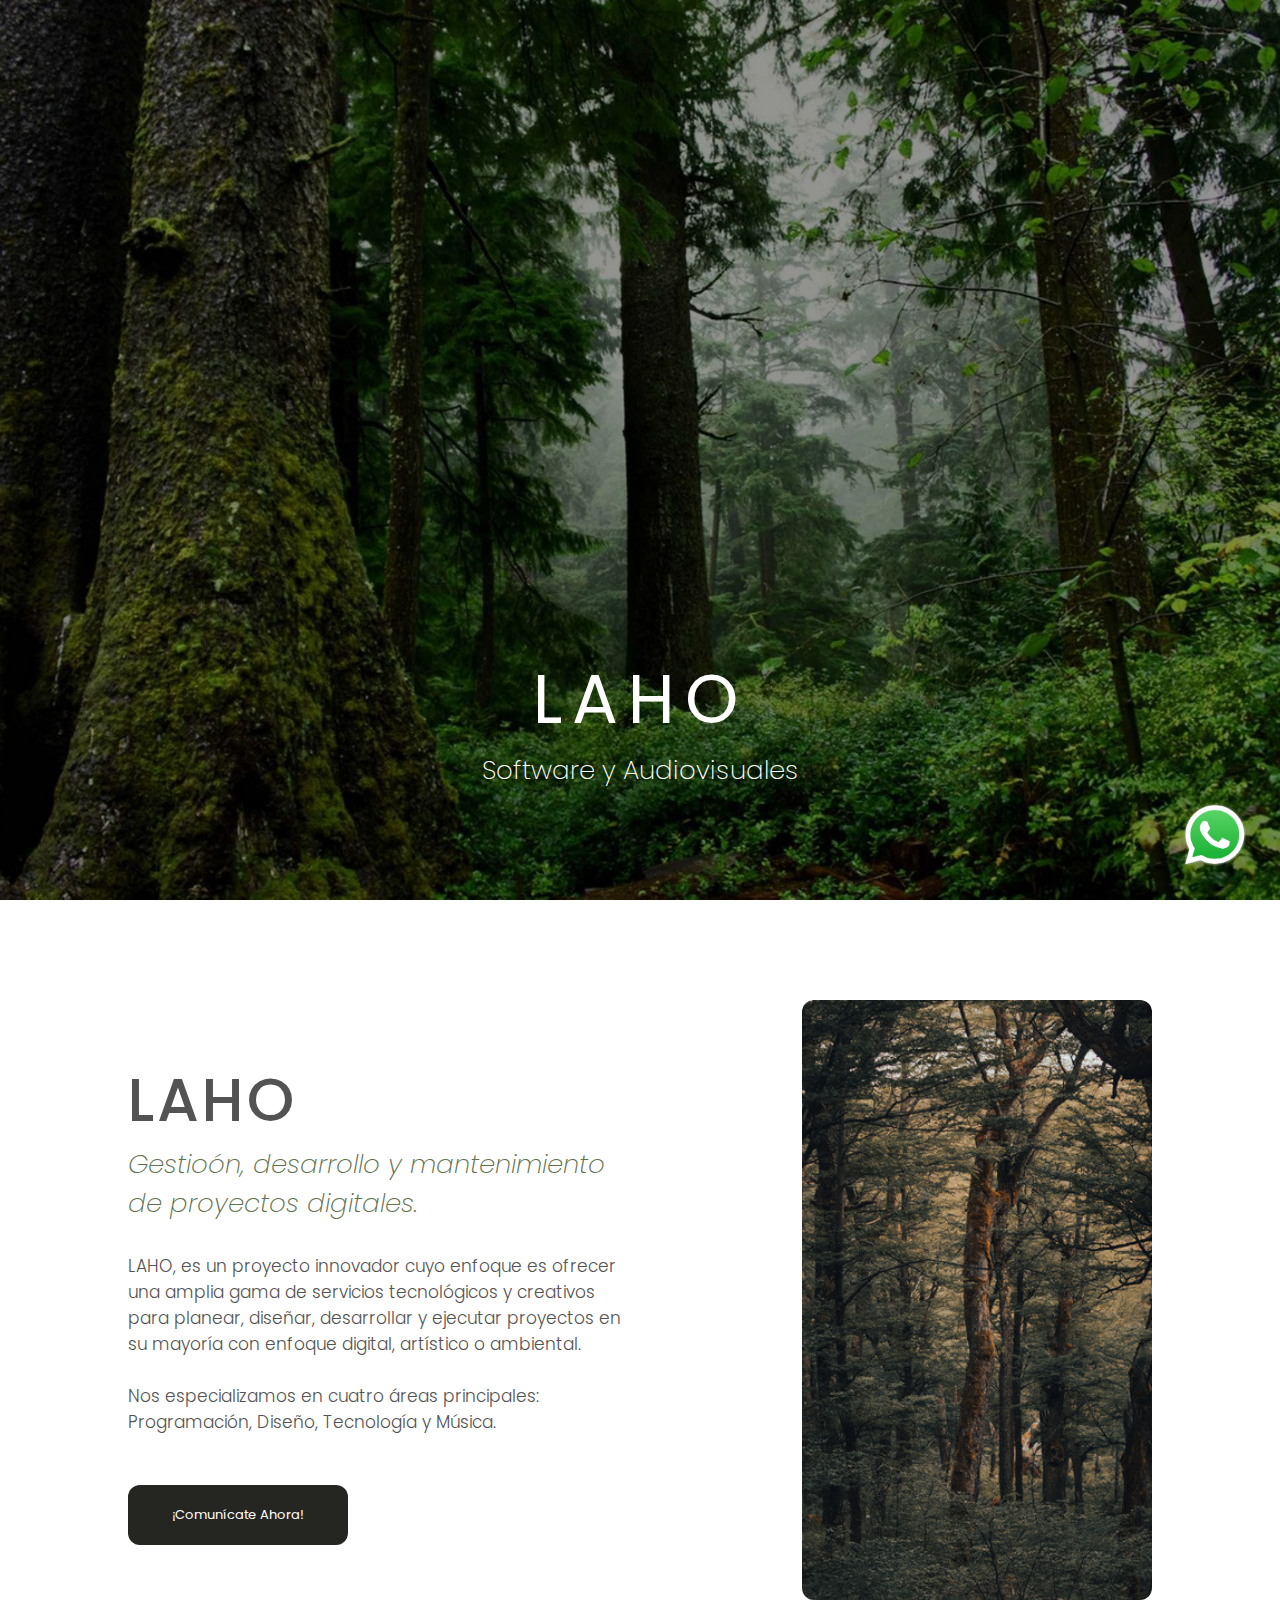
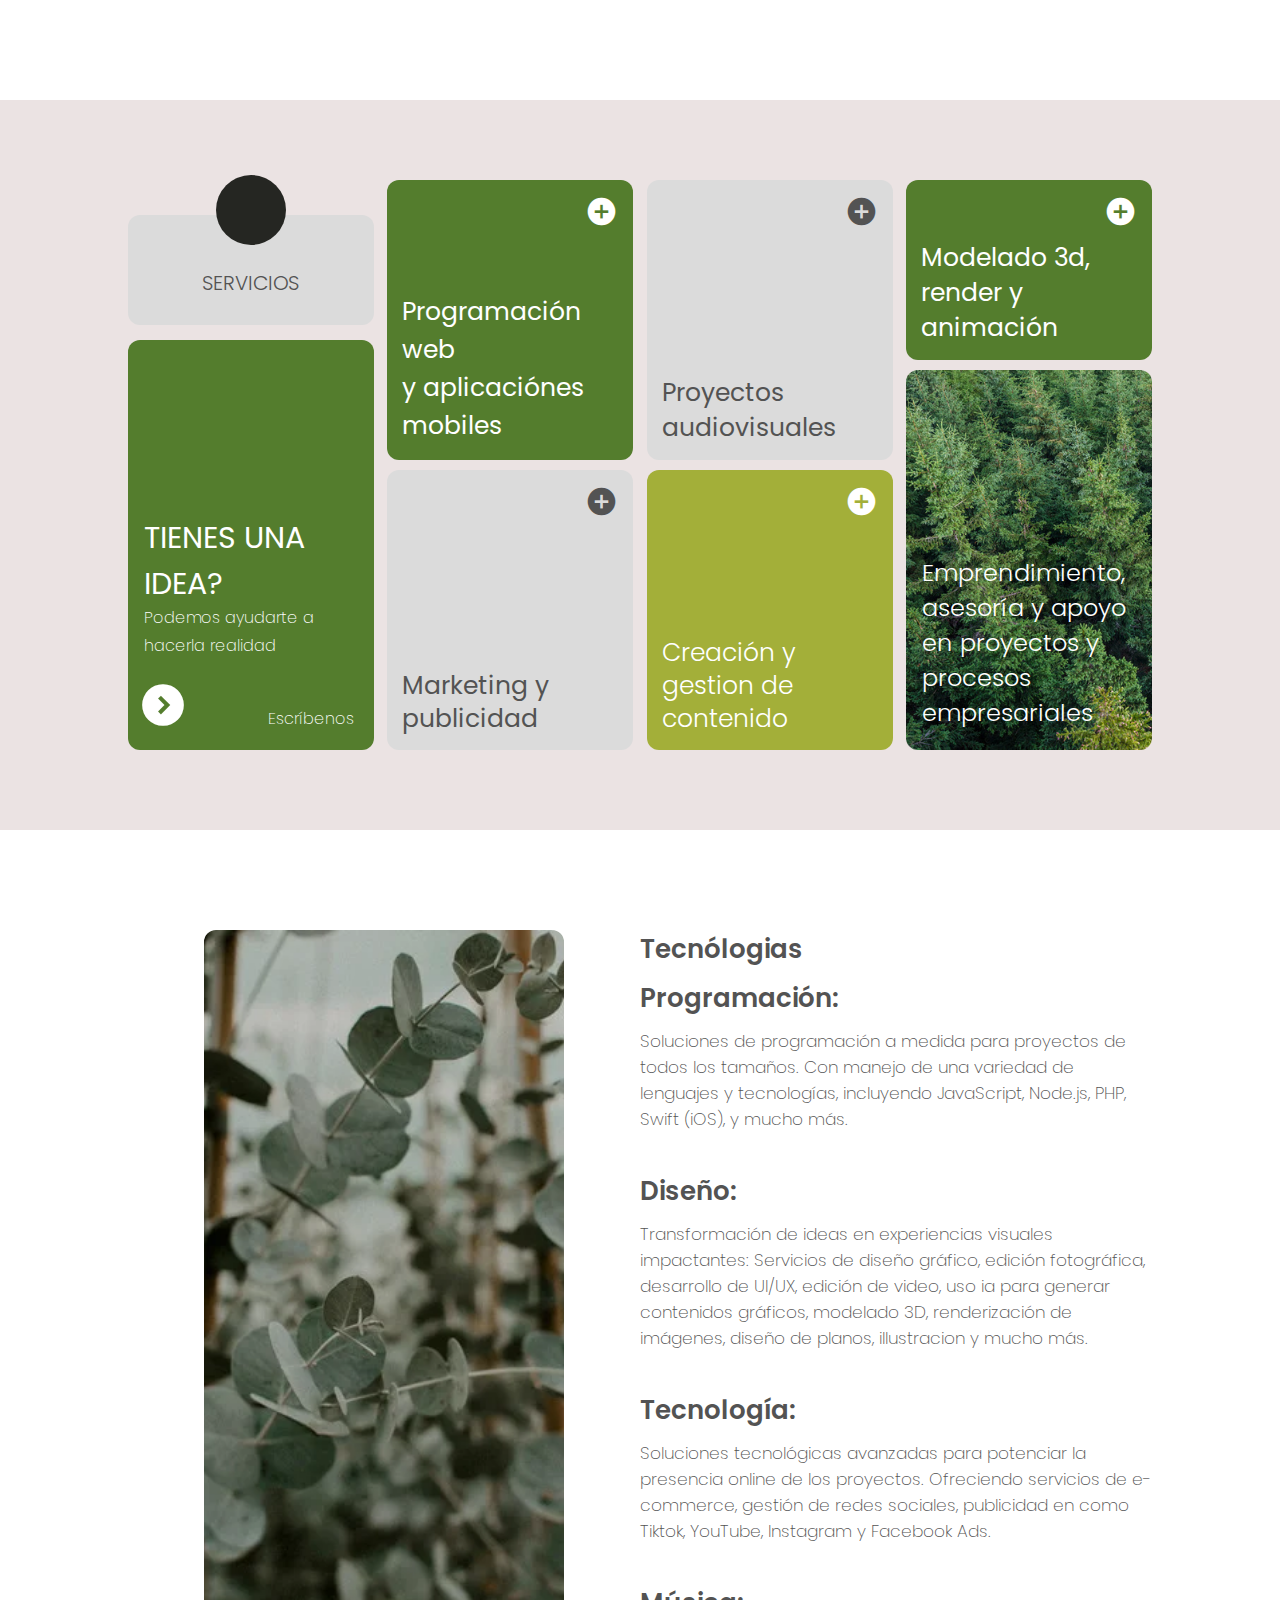
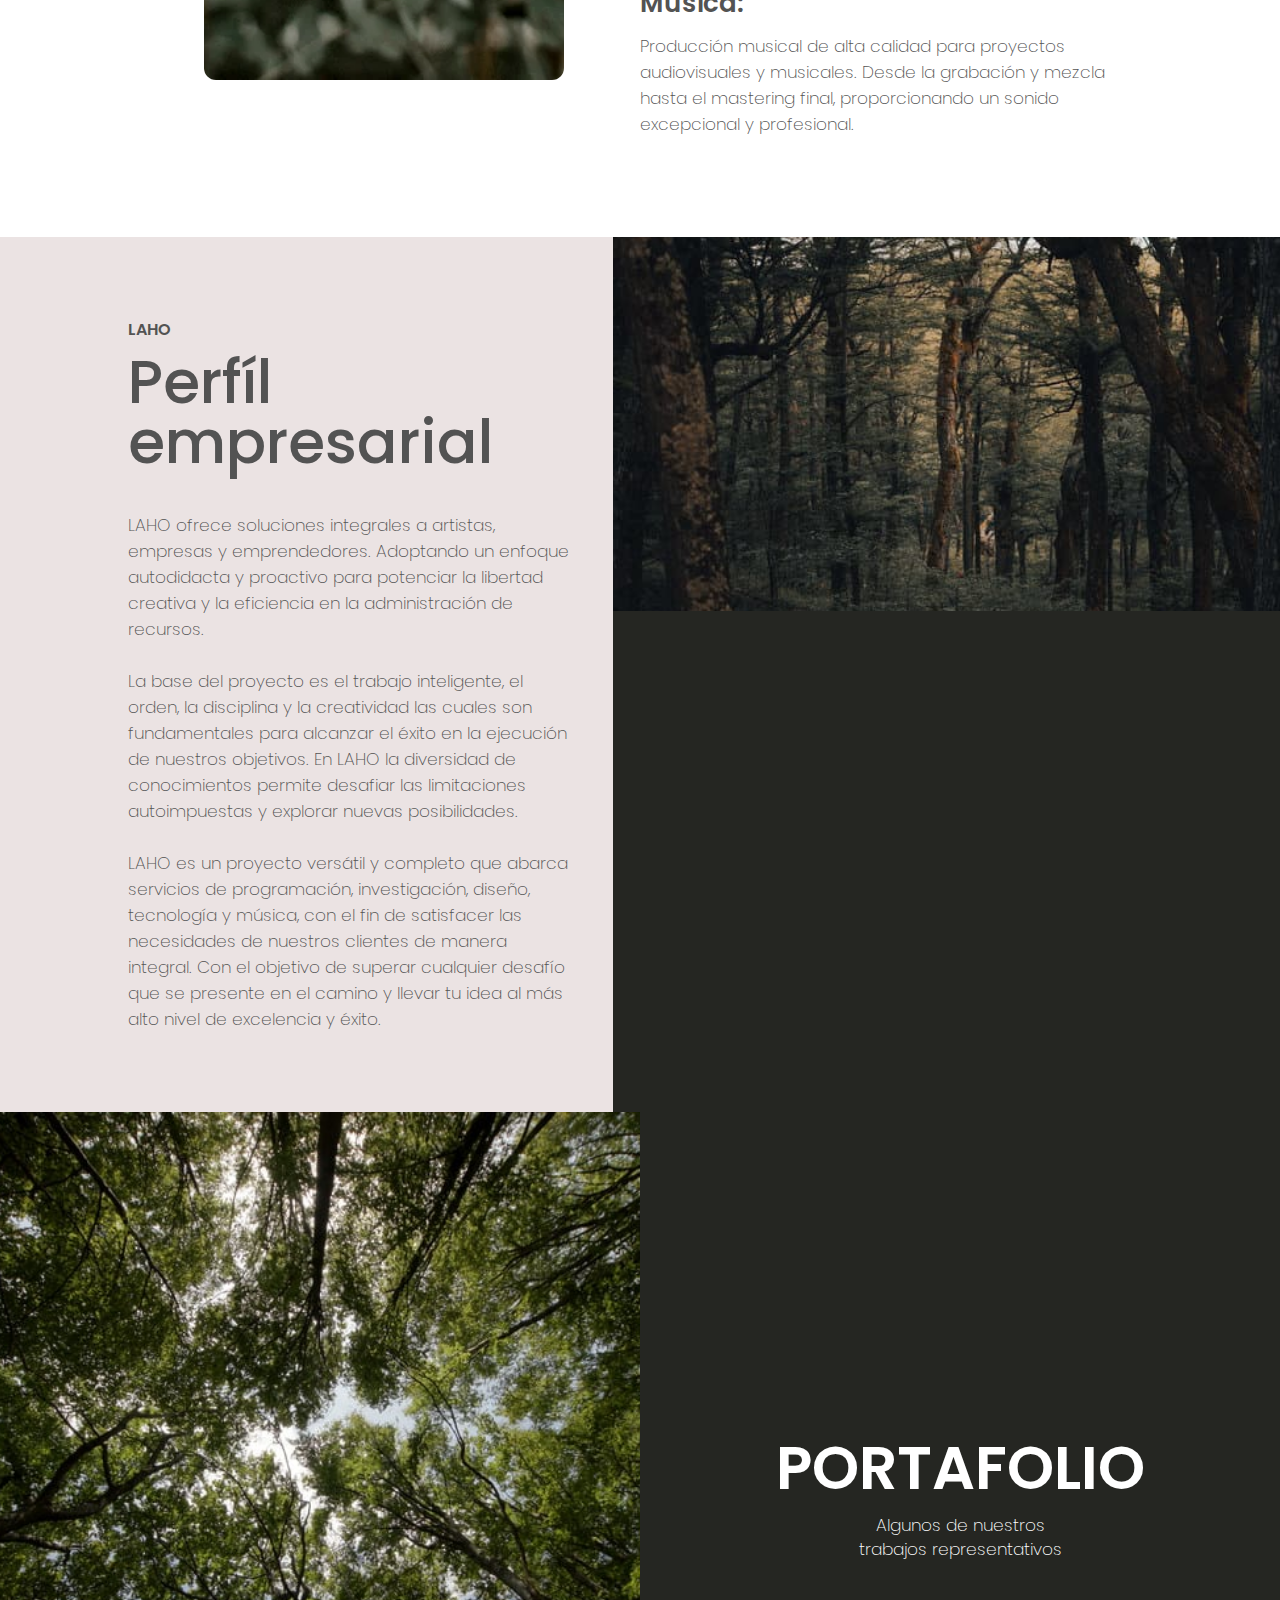
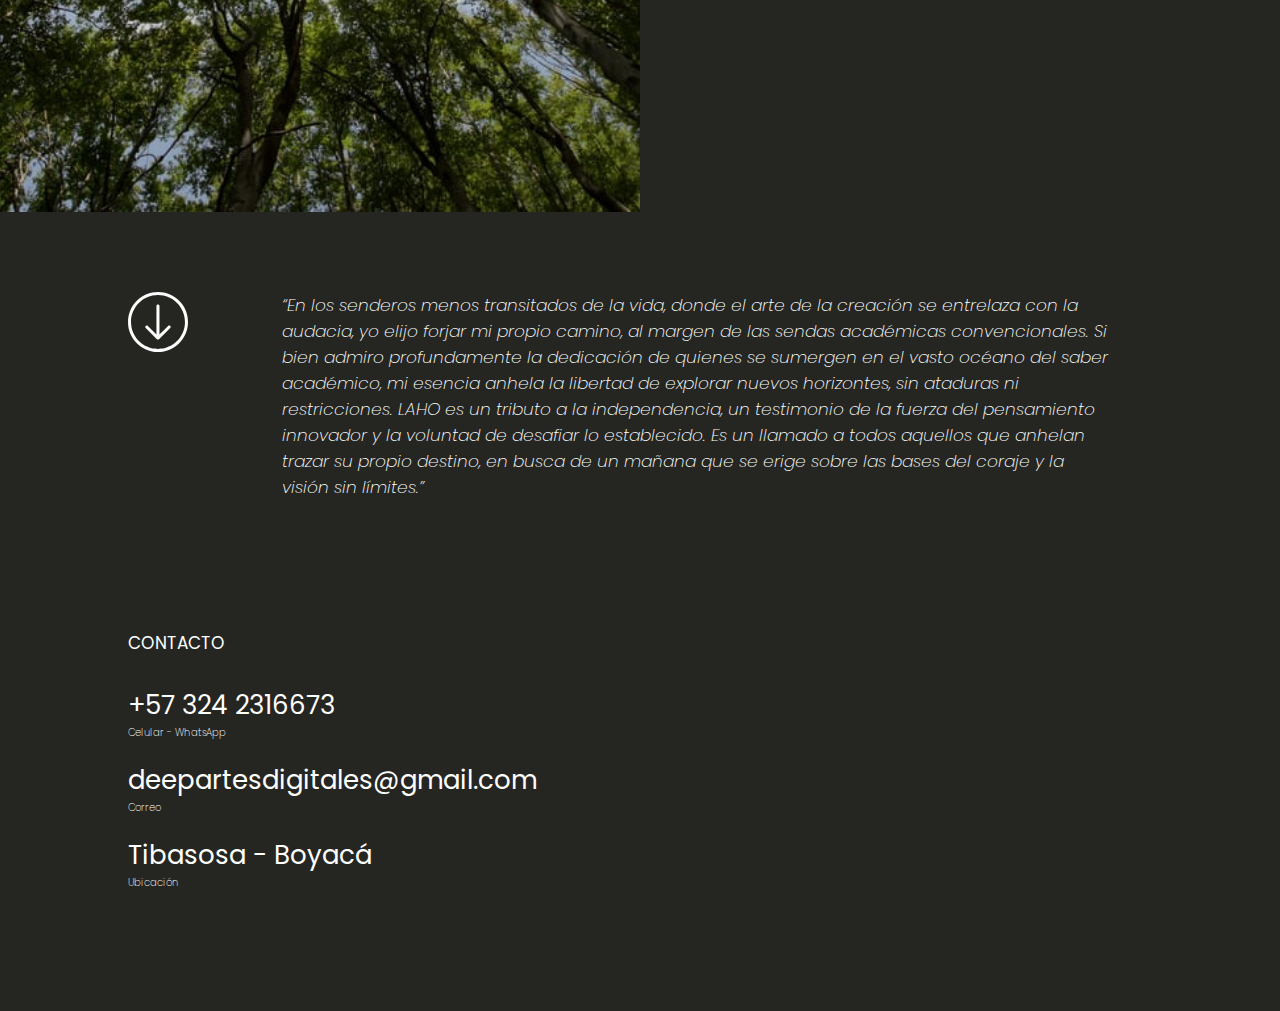
==== index.html @ 6ed7be8a "Add files via upload" ====
<!DOCTYPE html>
<html lang="en">

<head>
    <meta charset="UTF-8">
    <meta name="viewport" content="width=device-width, initial-scale=1.0">
    <link rel="stylesheet" href="assets/css/into.css">
    <title>LAHO</title>
    <link type="image/png" sizes="16x16" rel="icon" href="https://img.icons8.com/officel/16/react.png">
    <!--Google Icons-->
    <link rel="stylesheet"
        href="https://fonts.googleapis.com/css2?family=Material+Symbols+Outlined:opsz,wght,FILL,GRAD@20..48,100..700,0..1,-50..200" />
    <!--Icon-->
    <link type="image/png" sizes="16x16" rel="icon" href="https://img.icons8.com/officel/16/code.png" />
    <!--Google font-->
    <link rel="preconnect" href="https://fonts.googleapis.com">
    <link rel="preconnect" href="https://fonts.gstatic.com" crossorigin>
    <link
        href="https://fonts.googleapis.com/css2?family=DM+Sans:ital,opsz,wght@0,9..40,100..1000;1,9..40,100..1000&family=Poppins:ital,wght@0,100;0,200;0,300;0,400;0,500;0,600;0,700;0,800;0,900;1,100;1,200;1,300;1,400;1,500;1,600;1,700;1,800;1,900&display=swap"
        rel="stylesheet">
</head>

<body style="background: white;">

    <a style="position: fixed; bottom: 30px; right:30px; height: 70px; width: 70px; z-index: 300;" href="https://wa.link/gt3ktj" >
        <img src="assets/img/WhatsApp.svg.png" alt="" style="width: 100%;">
      </a>


    <div id="home">
        <header class="wfull hfull df col header end aic">
            <h1 class="fc1 ff fl fxl title ">LAHO</h1>
            <p class="fc1 ff fl fm" style="padding-bottom: 110px;">Software y Audiovisuales</p>
        </header>

        <section class="df c row wcont pt-100 pb-100 aic">
            <div class="wcol df col">
                <h1 class="fc2 ff fl fx title " style="font-weight: 500; letter-spacing: 3px;">LAHO</h1>
                <p class="fm fc3 ff pt-0 fi">
                    Gestioón, desarrollo y mantenimiento de proyectos digitales.
                </p>
                <p class="fs fc2 ff pt-30 pb-50" style="font-weight: 300;">
                    LAHO, es un proyecto innovador cuyo enfoque es ofrecer una amplia gama de servicios tecnológicos y
                    creativos para planear, diseñar, desarrollar y ejecutar proyectos en su mayoría con enfoque digital,
                    artístico o ambiental. <br><br>

                    Nos especializamos en cuatro áreas principales: Programación, Diseño, Tecnología y Música.
                </p>
                <a href="https://wa.link/gt3ktj" target="_blank" class=" tdn bc1 fc1 df jcc aic bradm pt-20 pb-20 ff fs"
                    style="width: 220px; font-size: 13px;">
                    ¡Comunícate Ahora!
                </a>
            </div>

            <div class="wcol df end">
                <div class="imagenhome bradm"> </div>
            </div>
        </section>

        <div class="servicios wfull pt-80 pb-80" id="servicios">
            <section class="df row c wcont jsb" style="flex-wrap: wrap;">
                <a class="itemserv bc3 bradm df tdn" style=" margin-top: 35px;  height: 110px;">
                    <div class="df col end wfull aic pb-30 fc2 ff fm">
                        <div class="circle bc1"
                            style="width: 70px; height: 70px; margin-bottom: 50px; position: absolute;"></div>
                        <p style="font-weight: 300; font-size: 20px; line-height: 23px;"">SERVICIOS</p>
                </div>
            </a>
            <div onclick=" showService('servicio1');" class="itemserv bc4 bradm df tdn"
                            style=" height: 280px; cursor: pointer;">
                        <div class="df  col wfull jsb fc1 ff fm" style="padding: 15px;">
                            <div class="df row end">
                                <span class="material-symbols-outlined iconoservicios" style="font-size: 33px;">
                                    add_circle
                                </span>
                            </div>
                            <p style="font-weight: 400; font-size: 25px; line-height: 386x;">Programación web <br> y
                                aplicaciónes mobiles</p>
                        </div>
                    </div>
                    <div onclick="showService('servicio2');" class=" itemserv bc3 bradm df tdn "
                        style="  height: 280px;">
                        <div class="df col wfull jsb fc2 ff fm" style="padding: 15px;">
                            <div class="df row end">
                                <span class="material-symbols-outlined iconoservicios" style="font-size: 33px;">
                                    add_circle
                                </span>
                            </div>
                            <p style="font-weight: 400; font-size: 25px; line-height: 35px;">Proyectos <br>
                                audiovisuales</p>
                        </div>
                    </div>
                    <div onclick="showService('servicio3');" class=" itemserv bc4 bradm df tdn "
                        style="  height: 180px;">
                        <div class="df col wfull jsb fc1 ff fm" style="padding: 15px;">
                            <div class="df row end">
                                <span class="material-symbols-outlined iconoservicios" style="font-size: 33px;">
                                    add_circle
                                </span>
                            </div>
                            <p style="font-weight: 400; font-size: 25px; line-height: 35px;">Modelado 3d, render y
                                animación</p>
                        </div>
                    </div>

                    <a href="https://wa.link/gt3ktj" target="_blank" class=" itemserv bc4 bradm df tdn" style=" margin-top: -120px; height: 410px;">
                        <div class="df col end wfull  pb-10 fc1 ff fm">
                            <p style="font-weight: 400; font-size: 30px; padding-left: 16px;">TIENES UNA IDEA?</p>
                            <p
                                style="font-weight: 200; font-size: 16px; line-height: 28px; padding-left: 16px; padding-bottom:20px; margin-top: -3px;">
                                Podemos ayudarte a hacerla realidad</p>
                            <div class="df row jsb wfull aie pb-10">
                                <span class="material-symbols-outlined pl-10" style="font-size: 50px;">
                                    expand_circle_right</span>
                                <p class="pr-20" style="font-weight: 200; font-size: 16px; line-height: 23px;">
                                    Escríbenos</p>
                            </div>
                        </div>
                    </a>
                    <div onclick="showService('servicio4');" class="itemserv bc3 bradm df tdn "
                        style="  height: 280px; margin-top: 10px;">
                        <div class="df col wfull jsb fc2 ff fm" style="padding: 15px;">
                            <div class="df row end">
                                <span class="material-symbols-outlined iconoservicios" style="font-size: 33px;">
                                    add_circle
                                </span>
                            </div>
                            <p style="font-weight: 400; font-size: 25px; line-height: 33px;">Marketing y <br> publicidad
                            </p>
                        </div>
                    </div>
                    <div onclick="showService('servicio5');" class="itemserv bc3 bradm df tdn "
                        style=" height: 280px; margin-top: 10px; background-color: #A3AF39;">
                        <div class="df col wfull jsb fc1 ff fm" style="padding: 15px;">
                            <div class="df row end">
                                <span class="material-symbols-outlined iconoservicios" style="font-size: 33px;">
                                    add_circle
                                </span>
                            </div>
                            <p style="font-weight: 300; font-size: 25px; line-height: 33px;">Creación y gestion de
                                contenido </p>
                        </div>
                    </div>
                    <a class="itemserv bc4 bradm df tdn"
                        style=" margin-top: -90px; height: 380px; background-image: url(assets/img/2.jpg); background-size: cover;">
                        <div class="df col end wfull aic pb-10 fc1 ff fm">
                            <p
                                style="font-weight: 300; font-size: 24px; line-height: 35px; padding-left: 16px; padding-bottom: 10px;">
                                Emprendimiento, asesoría y apoyo en proyectos y procesos empresariales</p>
                        </div>
                    </a>
            </section>
        </div>

        <div class="serviciosMobile wfull pb-80">
            <section class="df col c wcont">
                <a class="itemservMobile bc3 bradm df tdn" style=" margin-top: 35px;  height: 110px;">
                    <div class="df col end wfull aic pb-30 fc2 ff fm">
                        <div class="circle bc1"
                            style="width: 70px; height: 70px; margin-bottom: 50px; position: absolute;"></div>
                        <p style="font-weight: 300; font-size: 20px; line-height: 23px;">SERVICIOS</p>
                    </div>
                </a>
                <a href="" class="itemservMobile bc4 bradm df tdn " style=" height: 280px;">
                    <div class="df  col wfull jsb fc1 ff fm" style="padding: 15px;">
                        <div class="df wfull end">
                            <span class="material-symbols-outlined iconoservicios" style="font-size: 33px;">
                                add_circle
                            </span>
                        </div>
                        <p style="font-weight: 400; font-size: 33px; line-height: 39px;">Programación web <br> y
                            aplicaciónes mobiles</p>
                    </div>
                </a>
                <a href="" class=" itemservMobile bc3 bradm df tdn " style="  height: 280px;">
                    <div class="df col wfull jsb fc2 ff fm" style="padding: 15px;">
                        <div class="df  end">
                            <span class="material-symbols-outlined iconoservicios" style="font-size: 33px;">
                                add_circle
                            </span>
                        </div>
                        <p style="font-weight: 400; font-size: 33px; line-height: 39px;">Proyectos <br> audiovisuales
                        </p>
                    </div>
                </a>
                <a href="" class=" itemservMobile bc4 bradm df tdn " style="  height: 280px;">
                    <div class="df col wfull jsb fc1 ff fm" style="padding: 15px;">
                        <div class="df  end">
                            <span class="material-symbols-outlined iconoservicios" style="font-size: 33px;">
                                add_circle
                            </span>
                        </div>
                        <p style="font-weight: 400; font-size: 33px; line-height: 39px;">Modelado 3d, render y animación
                        </p>
                    </div>
                </a>

                <a href="" class=" itemservMobile bc4 bradm df tdn" style=" height: 510px;">
                    <div class="df col end wfull  pb-10 fc1 ff fm">
                        <p style="font-weight: 400; font-size: 50px; padding-left: 16px; line-height: 50px;">TIENES UNA
                            IDEA?</p>
                        <p
                            style="font-weight: 200; font-size: 16px; line-height: 18px; padding-left: 16px; padding-bottom:50px; margin-top: 18px;">
                            Podemos ayudarte a hacerla realidad</p>
                        <div class="df jsb wfull aie pb-80">
                            <span class="material-symbols-outlined pl-30" style="font-size: 50px;">
                                expand_circle_right</span>
                            <p class="pr-20" style="font-weight: 200; font-size: 16px; line-height: 23px;">Escríbenos
                            </p>
                        </div>
                    </div>
                </a>
                <a href="" class="itemservMobile bc3 bradm df tdn " style="  height: 280px; margin-top: 30px;">
                    <div class="df col wfull jsb fc2 ff fm" style="padding: 15px;">
                        <div class="df  end">
                            <span class="material-symbols-outlined iconoservicios" style="font-size: 33px;">
                                add_circle
                            </span>
                        </div>
                        <p style="font-weight: 400; font-size: 35px; line-height: 49px;">Marketing y <br> publicidad
                        </p>
                    </div>
                </a>
                <a href="" class="itemservMobile bc3 bradm df tdn "
                    style=" height: 280px; margin-top: 30px; background-color: #A3AF39;">
                    <div class="df col wfull jsb fc1 ff fm" style="padding: 15px;">
                        <div class="df  end">
                            <span class="material-symbols-outlined iconoservicios" style="font-size: 33px;">
                                add_circle
                            </span>
                        </div>
                        <p style="font-weight: 300; font-size: 35px; line-height: 49px;">Creación y gestión de contenido
                        </p>
                    </div>
                </a>
                <a href="" class="itemservMobile bc4 bradm df tdn"
                    style=" height: 480px; background-image: url(assets/img/2.jpg); background-size: cover;">
                    <div class="df col end wfull aic pb-10 fc1 ff fm">
                        <p
                            style="font-weight: 300; font-size: 30px; line-height: 49px; padding-left: 16px; padding-bottom: 10px;">
                            Emprendimiento, asesoría y apoyo en proyectos y procesos empresariales</p>
                    </div>
                </a>
            </section>
        </div>

        <section class="df wcont c row pt-100 pb-100 jsb">
            <div class="wcol col df aic">
                <div class="tecnologiasimg bradm"></div>
            </div>
            <div class="wcol col df">
                <p class="ff fc2 fm pb-10" style="font-weight: 600;">Tecnólogias</p>
                <p class="ff fc2 fm pb-10" style="font-weight: 600;">Programación:</p>
                <p class="ff fc2 fs">Soluciones de programación a medida para proyectos de todos los tamaños. Con manejo
                    de una variedad de lenguajes y tecnologías, incluyendo JavaScript, Node.js, PHP, Swift (iOS), y
                    mucho más.</p>

                <p class="ff fc2 fm pb-10 pt-40" style="font-weight: 600;">Diseño:</p>
                <p class="ff fc2 fs">Transformación de ideas en experiencias visuales impactantes: Servicios de diseño
                    gráfico, edición fotográfica, desarrollo de UI/UX, edición de video, uso ia para generar contenidos
                    gráficos, modelado 3D, renderización de imágenes, diseño de planos, illustracion y mucho más.</p>

                <p class="ff fc2 fm pb-10 pt-40" style="font-weight: 600;">Tecnología:</p>
                <p class="ff fc2 fs">Soluciones tecnológicas avanzadas para potenciar la presencia online de los
                    proyectos. Ofreciendo servicios de e-commerce, gestión de redes sociales, publicidad en como Tiktok,
                    YouTube, Instagram y Facebook Ads.</p>

                <p class="ff fc2 fm pb-10 pt-40" style="font-weight: 600;">Música:</p>
                <p class="ff fc2 fs">Producción musical de alta calidad para proyectos audiovisuales y musicales. Desde
                    la grabación y mezcla hasta el mastering final, proporcionando un sonido excepcional y profesional.
                </p>
            </div>
        </section>

        <section class="df wfull c row  jsb perfil">

            <div class=" col df infoperfil pt-80 pb-80 pl-100 jcc">
                <p class="ff fc2 titleTec pb-10" style="font-weight: 600;">LAHO</p>
                <p class="ff fc2 fx pb-40" style="font-weight: 500; line-height: 60px;">Perfíl <br>
                    empresarial</p>
                <p class="ff fc2 fs pr-40">LAHO ofrece soluciones integrales a artistas, empresas y emprendedores.
                    Adoptando un enfoque autodidacta y proactivo para potenciar la libertad creativa y la eficiencia en
                    la administración de recursos. <br><br>

                    La base del proyecto es el trabajo inteligente, el orden, la disciplina y la creatividad las cuales
                    son fundamentales para alcanzar el éxito en la ejecución de nuestros objetivos. En LAHO la
                    diversidad de conocimientos permite desafiar las limitaciones autoimpuestas y explorar nuevas
                    posibilidades. <br><br>

                    LAHO es un proyecto versátil y completo que abarca servicios de programación, investigación, diseño,
                    tecnología y música, con el fin de satisfacer las necesidades de nuestros clientes de manera
                    integral. Con el objetivo de superar cualquier desafío que se presente en el camino y llevar tu idea
                    al más alto nivel de excelencia y éxito.</p>
            </div>

            <div class="imagenperfil col df bc1">
                <div class="perfilimg1 wfull"></div>
                <div class="perfilimg2 wfull"></div>
            </div>
        </section>

        <section class="df wfull c row  jsb bc1">

            <div class="wcol imgportafolio">

            </div>

            <div class="wcol col df pt-80 pb-80 aic jcc">
                <a href="portafolio.html" class="ff fc1 titleTec tdn pt-60 portafoliotext"
                    style="font-weight: 600;">PORTAFOLIO</a>
                <p class="ff fc1 tac fs " style=" line-height: 24px;">
                    Algunos de nuestros <br> trabajos representativos
                </p>
            </div>

        </section>

        <div class="bc1 wfull">
            <section class="wcont c pt-80 df row jsb pb-50">
                <div style="width: 15%;" class="logofooter">
                    <img src="assets/img/logo.svg" alt="" style="height: 60px; width: 60px;">
                </div>
                <div class="frasefooter">
                    <p class="ff fc1 fs pr-40 fi">
                        “En los senderos menos transitados de la vida, donde el arte de la creación se entrelaza con la
                        audacia, yo elijo forjar mi propio camino, al margen de las sendas académicas convencionales. Si
                        bien admiro profundamente la dedicación de quienes se sumergen en el vasto océano del saber
                        académico, mi esencia anhela la libertad de explorar nuevos horizontes, sin ataduras ni
                        restricciones. LAHO es un tributo a la independencia, un testimonio de la fuerza del pensamiento
                        innovador y la voluntad de desafiar lo establecido. Es un llamado a todos aquellos que anhelan
                        trazar su propio destino, en busca de un mañana que se erige sobre las bases del coraje y la
                        visión sin límites.”
                    </p>
                </div>
            </section>
        </div>

        <footer class="bc1 pt-80 pb-120">
            <div class="wcont c df row">
                <div class="df col contactosdiv">
                    <h3 class="ff fc1 fs" style="font-weight: 400;">CONTACTO</h3>
                    <a class="ff fc1 fm pt-30">+57 324 2316673</a>
                    <p class="ff fc1" style="font-size: 10px;">Celular - WhatsApp</p>
                    <a class="ff fc1 fm pt-20">deepartesdigitales@gmail.com</a>
                    <p class="ff fc1" style="font-size: 10px;">Correo</p>
                    <a class="ff fc1 fm pt-20">Tibasosa - Boyacá</a>
                    <p class="ff fc1" style="font-size: 10px;">Ubicación</p>
                </div>
            </div>
        </footer>

    </div>

    <div id="servicio1" class="hide">
        <div onclick="hideService('servicio1')" class="df fix" style="padding-top: 30px; padding-left: 30px;">
            <span class="material-symbols-outlined atras fc2" style="font-size: 40px;">
                arrow_circle_left
            </span>
        </div>
        <section class="df wfull c row  jsb sectionserivicio">

            <div class=" col df infoperfil pt-30  pl-100 jcc">
                <p class="ff fc2 titleTec pb-10" style="font-weight: 600;">LAHO</p>
                <p class="ff fc2 fx pb-20" style="font-weight: 500; line-height: 70px;">Programación <br> web </p>
            </div>

            <div class="imagenserviciointerno col df bc1">
                <div class="imagenserviciointerno1 wfull"></div>
            </div>
        </section>

        <section class="wfull df  pt-80 pb-80">
            <div class="wcont c df jsb row">
                <div class="df col experienciaDiv">
                    <h3 class="ff fm " style="font-weight: 300;">Experiencia</h3>

                    <p class="ff fc2 fm pt-40" style="font-weight: 500;">EventList</p>
                    <p class="ff fc2 fs ">Desarrollo completo de la plataforma</p>
                    <p class="ff fc2 fs">Plataforma publicada en: <a href="eventlist.com.co" class="tdn fc2"
                            style="font-weight: 500;">eventlist.com</a></p>

                    <p class="ff fc2 fm pt-40" style="font-weight: 500;">Arcaviva</p>
                    <p class="ff fc2 fs ">Desarrollo completo de la plataforma y de identidad corporativa</p>
                    <p class="ff fc2 fs">Plataforma publicada en: <a href="arcavivaconfecciones.com" class="tdn fc2"
                            style="font-weight: 500;">arcavivaconfecciones.com</a></p>

                    <p class="ff fc2 fm pt-40" style="font-weight: 500;">CIAL</p>
                    <p class="ff fc2 fs ">Desarrollo landing page y de identidad corporativa</p>
                    <p class="ff fc2 fs">Plataforma publicada en: <a href="cial.com" class="tdn fc2"
                            style="font-weight: 500;">cial.com</a></p>

                    <p class="ff fc2 fm pt-40" style="font-weight: 500;">GRANT</p>
                    <p class="ff fc2 fs ">Desarrollo de la plataforma en wordpress e identidad corporativa</p>
                    <p class="ff fc2 fs pb-60">Plataforma publicada en: <a href="grantayudasuniversitarias.com"
                            class="tdn fc2" style="font-weight: 500;">grant.com</a></p>

                </div>

                <div class="df col herramientasDiv">
                    <h3 class="ff fm " style="font-weight: 300;">Herramientas:</h3>

                    <p class="ff fc2 fs ">En LAHO manejamos diferentes herramientas y tecnologías web, entre las cuales
                        se encuentran:</p>

                    <div class="df itemherramientas aic pt-20">
                        <span class="material-symbols-outlined pr-10">deployed_code</span>
                        <p class="ff fc2 fs "> HTML</p>
                    </div>
                    <div class="df itemherramientas aic pt-10">
                        <span class="material-symbols-outlined pr-10">deployed_code</span>
                        <p class="ff fc2 fs "> CSS</p>
                    </div>
                    <div class="df itemherramientas aic pt-10">
                        <span class="material-symbols-outlined pr-10">deployed_code</span>
                        <p class="ff fc2 fs "> Vanilla JavaScript </p>
                    </div>
                    <div class="df itemherramientas aic pt-10">
                        <span class="material-symbols-outlined pr-10">deployed_code</span>
                        <p class="ff fc2 fs "> React</p>
                    </div>
                    <div class="df itemherramientas aic pt-10">
                        <span class="material-symbols-outlined pr-10">deployed_code</span>
                        <p class="ff fc2 fs "> Vue</p>
                    </div>
                    <div class="df itemherramientas aic pt-10">
                        <span class="material-symbols-outlined pr-10">deployed_code</span>
                        <p class="ff fc2 fs "> PHP</p>
                    </div>
                    <div class="df itemherramientas aic pt-10">
                        <span class="material-symbols-outlined pr-10">deployed_code</span>
                        <p class="ff fc2 fs "> Wordpress</p>
                    </div>
                    <div class="df itemherramientas aic pt-10">
                        <span class="material-symbols-outlined pr-10">deployed_code</span>
                        <p class="ff fc2 fs "> Inteligencia artificial</p>
                    </div>
                    <div class="df itemherramientas aic pt-10">
                        <span class="material-symbols-outlined pr-10">deployed_code</span>
                        <p class="ff fc2 fs "> Flutter </p>
                    </div>
                    <div class="df itemherramientas aic pt-10">
                        <span class="material-symbols-outlined pr-10">deployed_code</span>
                        <p class="ff fc2 fs "> MySql</p>
                    </div>
                    <div class="df itemherramientas aic pt-10 pb-40">
                        <span class="material-symbols-outlined pr-10">deployed_code</span>
                        <p class="ff fc2 fs "> Node JS</p>
                    </div>
                </div>

                <div class="herramientasTiempo df col end">
                    <h3 class="ff fm " style="font-weight: 300;">En LAHO:</h3>
                    <p class="ff fc2 fs pb-50">Se desarrollan soluciones y se brindan productos para proyectos y
                        empresas poniendo sus ideas en linea con plataformas dinámicas, eficientes y atractivas que se
                        adapten a cada necesidad o presupuesto.</p>
                </div>
            </div>
        </section>

        <section class="df wfull c row  jsb sectionserivicio">

            <div class="imagenserviciointerno col df bc1">
                <div class="imagenserviciointerno1 wfull"></div>
            </div>

            <div class=" col df infoperfil pt-30  pl-100 jcc">
                <p class="ff fc2 titleTec pb-10" style="font-weight: 600;">LAHO</p>
                <p class="ff fc2 fx pb-20" style="font-weight: 500; line-height: 70px;">Aplicaciónes <br> mobiles </p>
            </div>
        </section>

        <section class="wfull df  pt-80 pb-80">
            <div class="wcont c Experiencia">
                <div class="df col experienciaDiv">
                    <h3 class="ff fm " style="font-weight: 300;">Experiencia</h3>

                    <p class="ff fc2 fm pt-40" style="font-weight: 500;">EventList</p>
                    <p class="ff fc2 fs ">Desarrollo completo de la aplicación</p>
                    <p class="ff fc2 fs">Aplicación publicada en: <a href="eventlist.com.co" class="tdn fc2"
                            style="font-weight: 500;">PlayStore</a></p>

                    <p class="ff fc2 fm pt-40" style="font-weight: 500;">EventList Afiliados</p>
                    <p class="ff fc2 fs ">Aplicación para afiliados de la plataforma Eventlist</p>
                    <p class="ff fc2 fs pb-40">Aplicación publicada en: <a href="arcavivaconfecciones.com"
                            class="tdn fc2" style="font-weight: 500;">PlayStore</a></p>

                </div>

                <div class="df col herramientasDiv">
                    <h3 class="ff fm " style="font-weight: 300;">Herramientas:</h3>

                    <p class="ff fc2 fs ">En LAHO manejamos diferentes herramientas y tecnologías web, entre las cuales
                        se encuentran:</p>

                    <div class="df itemherramientas aic pt-20">
                        <span class="material-symbols-outlined pr-10">deployed_code</span>
                        <p class="ff fc2 fs "> Flutter</p>
                    </div>
                    <div class="df itemherramientas aic pt-10">
                        <span class="material-symbols-outlined pr-10">deployed_code</span>
                        <p class="ff fc2 fs "> Kotlin</p>
                    </div>
                    <div class="df itemherramientas aic pt-10">
                        <span class="material-symbols-outlined pr-10">deployed_code</span>
                        <p class="ff fc2 fs "> Swift </p>
                    </div>
                    <div class="df itemherramientas aic pt-10">
                        <span class="material-symbols-outlined pr-10">deployed_code</span>
                        <p class="ff fc2 fs "> Firebase</p>
                    </div>
                    <div class="df itemherramientas aic pt-10">
                        <span class="material-symbols-outlined pr-10">deployed_code</span>
                        <p class="ff fc2 fs "> JavaScript</p>
                    </div>
                    <div class="df itemherramientas aic pt-10">
                        <span class="material-symbols-outlined pr-10">deployed_code</span>
                        <p class="ff fc2 fs "> Java</p>
                    </div>
                    <div class="df itemherramientas aic pt-10">
                        <span class="material-symbols-outlined pr-10">deployed_code</span>
                        <p class="ff fc2 fs "> React Native</p>
                    </div>
                    <div class="df itemherramientas aic pt-10 pb-60">
                        <span class="material-symbols-outlined pr-10">deployed_code</span>
                        <p class="ff fc2 fs "> Inteligencia artificial</p>
                    </div>
                </div>

                <div class="herramientasTiempo df col end">
                    <h3 class="ff fm " style="font-weight: 300;">En LAHO:</h3>
                    <p class="ff fc2 fs pb-50">Desarrollamos aplicaciones de manera eficiente y de forma dinámica adaptando el presupuesto a las técnicas y tecnologías de cada proyecto, realizando un estudio de que es o realmente necesario.</p>
                </div>
            </div>
        </section>

        <section class="df wfull c row  jsb bc1">

            <div class="wcol col df pt-80 pb-80 aic jcc">
                <a href="" class="ff fc1 titleTec tdn pt-60 portafoliotext" style="font-weight: 600;">PORTAFOLIO</a>
                <p class="ff fc1 tac fs " style=" line-height: 24px;">
                    Algunos de nuestros <br> trabajos representativos
                </p>
            </div>

            <div class="wcol imgportafolio">

            </div>

        </section>

        <div class="bc1 wfull">
            <section class="wcont c pt-80 df row jsb pb-50">
                <div style="width: 15%;" class="logofooter">
                    <img src="assets/img/logo.svg" alt="" style="height: 60px; width: 60px;">
                </div>
                <div class="frasefooter">
                    <p class="ff fc1 fs pr-40 fi">
                        “En los senderos menos transitados de la vida, donde el arte de la creación se entrelaza con la
                        audacia, yo elijo forjar mi propio camino, al margen de las sendas académicas convencionales. Si
                        bien admiro profundamente la dedicación de quienes se sumergen en el vasto océano del saber
                        académico, mi esencia anhela la libertad de explorar nuevos horizontes, sin ataduras ni
                        restricciones. LAHO es un tributo a la independencia, un testimonio de la fuerza del pensamiento
                        innovador y la voluntad de desafiar lo establecido. Es un llamado a todos aquellos que anhelan
                        trazar su propio destino, en busca de un mañana que se erige sobre las bases del coraje y la
                        visión sin límites.”
                    </p>
                </div>
            </section>
        </div>

        <footer class="bc1 pt-80 pb-120">
            <div class="wcont c df row">
                <div class="df col contactosdiv">
                    <h3 class="ff fc1 fs" style="font-weight: 400;">CONTACTO</h3>
                    <a class="ff fc1 fm pt-30">+57 324 2316673</a>
                    <p class="ff fc1" style="font-size: 10px;">Celular - WhatsApp</p>
                    <a class="ff fc1 fm pt-20">deepartesdigitales@gmail.com</a>
                    <p class="ff fc1" style="font-size: 10px;">Correo</p>
                    <a class="ff fc1 fm pt-20">Tibasosa - Boyacá</a>
                    <p class="ff fc1" style="font-size: 10px;">Ubicación</p>
                </div>
            </div>
        </footer>

    </div>

    <div id="servicio2" class="hide">
        <div onclick="hideService('servicio2')" class="df fix" style="padding-top: 30px; padding-left: 30px;">
            <span class="material-symbols-outlined atras fc2" style="font-size: 40px;">
                arrow_circle_left
            </span>
        </div>
        <section class="df wfull c row  jsb sectionserivicio">

            <div class=" col df infoperfil pt-30  pl-100 jcc">
                <p class="ff fc2 titleTec pb-10" style="font-weight: 600;">LAHO</p>
                <p class="ff fc2 fx pb-20" style="font-weight: 500; line-height: 70px;">Proyectos <br> Audiovisuales
                </p>
            </div>

            <div class="imagenserviciointerno col df bc1">
                <div class="imagenserviciointerno1 wfull"></div>
            </div>
        </section>

        <section class="wfull df  pt-80 pb-80">
            <div class="wcont c df jsb row">
                <div class="df col experienciaDiv">
                    <h3 class="ff fm " style="font-weight: 300;">Experiencia</h3>

                    <p class="ff fc2 fm pt-40" style="font-weight: 500;">Producción Musical</p>
                    <p class="ff fc2 fs ">Más de 15 años en el campo de la producción</p>
                    <p class="ff fc2 fs">Proyectos publicados <a href="souncloud.com/lahomusic" class="tdn fc2"
                            style="font-weight: 500;">LAHOMusic</a></p>

                    <p class="ff fc2 fm pt-40" style="font-weight: 500;">Edición de Video</p>
                    <p class="ff fc2 fs ">Grabación, producción y edición de video</p>
                    <p class="ff fc2 fs">Para publicidad, eventos y videos para redes</p>

                    <p class="ff fc2 fm pt-40" style="font-weight: 500;">Fotografía</p>
                    <p class="ff fc2 fs ">Toma de fotografías, edición y restauración con estándares  </p>
                    <p class="ff fc2 fs">Profesionales para impresión y plataformas digitales</p>

                    <p class="ff fc2 fm pt-40" style="font-weight: 500;">Impresión</p>
                    <p class="ff fc2 fs ">Diseño de todo tipo de impresos: </p>
                    <p class="ff fc2 fs pb-60">Tarjetas, volantes, pendones, botones, calcomanías y mucho más</p>

                </div>

                <div class="df col herramientasDiv">
                    <h3 class="ff fm " style="font-weight: 300;">Herramientas:</h3>

                    <p class="ff fc2 fs ">En LAHO manejamos diferentes herramientas y tecnologías, entre las cuales se
                        encuentran:</p>

                    <div class="df itemherramientas aic pt-20">
                        <span class="material-symbols-outlined pr-10">deployed_code</span>
                        <p class="ff fc2 fs "> Logic pro</p>
                    </div>
                    <div class="df itemherramientas aic pt-10">
                        <span class="material-symbols-outlined pr-10">deployed_code</span>
                        <p class="ff fc2 fs "> Reaper</p>
                    </div>
                    <div class="df itemherramientas aic pt-10">
                        <span class="material-symbols-outlined pr-10">deployed_code</span>
                        <p class="ff fc2 fs "> Photoshop </p>
                    </div>
                    <div class="df itemherramientas aic pt-10">
                        <span class="material-symbols-outlined pr-10">deployed_code</span>
                        <p class="ff fc2 fs "> Illustrator</p>
                    </div>
                    <div class="df itemherramientas aic pt-10">
                        <span class="material-symbols-outlined pr-10">deployed_code</span>
                        <p class="ff fc2 fs "> Canva</p>
                    </div>
                    <div class="df itemherramientas aic pt-10">
                        <span class="material-symbols-outlined pr-10">deployed_code</span>
                        <p class="ff fc2 fs "> After Effects</p>
                    </div>
                    <div class="df itemherramientas aic pt-10">
                        <span class="material-symbols-outlined pr-10">deployed_code</span>
                        <p class="ff fc2 fs "> Sketch</p>
                    </div>
                    <div class="df itemherramientas aic pt-10">
                        <span class="material-symbols-outlined pr-10">deployed_code</span>
                        <p class="ff fc2 fs "> Corel Draw</p>
                    </div>
                    <div class="df itemherramientas aic pt-10">
                        <span class="material-symbols-outlined pr-10">deployed_code</span>
                        <p class="ff fc2 fs "> Plugins de mastering y mezcla</p>
                    </div>
                    <div class="df itemherramientas aic pt-10">
                        <span class="material-symbols-outlined pr-10">deployed_code</span>
                        <p class="ff fc2 fs "> Premiere</p>
                    </div>
                    <div class="df itemherramientas aic pt-10 pb-40">
                        <span class="material-symbols-outlined pr-10">deployed_code</span>
                        <p class="ff fc2 fs "> Figma</p>
                    </div>
                </div>

                <div class="herramientasTiempo df col end">
                    <h3 class="ff fm " style="font-weight: 300;">En LAHO:</h3>
                    <p class="ff fc2 fs pb-50">Somos expertos en desarrollo audiovisual y producción musical. Fusionamos
                        tecnología y creatividad para crear experiencias únicas y memorables para nuestros clientes.</p>
                </div>
            </div>
        </section>




        <section class="df wfull c row  jsb bc1">

            <div class="wcol col df pt-80 pb-80 aic jcc">
                <a href="portafolio.html" class="ff fc1 titleTec tdn pt-60 portafoliotext"
                    style="font-weight: 600;">PORTAFOLIO</a>
                <p class="ff fc1 tac fs " style=" line-height: 24px;">
                    Algunos de nuestros <br> trabajos representativos
                </p>
            </div>

            <div class="wcol imgportafolio">

            </div>

        </section>

        <div class="bc1 wfull">
            <section class="wcont c pt-80 df row jsb pb-50">
                <div style="width: 15%;" class="logofooter">
                    <img src="assets/img/logo.svg" alt="" style="height: 60px; width: 60px;">
                </div>
                <div class="frasefooter">
                    <p class="ff fc1 fs pr-40 fi">
                        “En los senderos menos transitados de la vida, donde el arte de la creación se entrelaza con la
                        audacia, yo elijo forjar mi propio camino, al margen de las sendas académicas convencionales. Si
                        bien admiro profundamente la dedicación de quienes se sumergen en el vasto océano del saber
                        académico, mi esencia anhela la libertad de explorar nuevos horizontes, sin ataduras ni
                        restricciones. LAHO es un tributo a la independencia, un testimonio de la fuerza del pensamiento
                        innovador y la voluntad de desafiar lo establecido. Es un llamado a todos aquellos que anhelan
                        trazar su propio destino, en busca de un mañana que se erige sobre las bases del coraje y la
                        visión sin límites.”
                    </p>
                </div>
            </section>
        </div>

        <footer class="bc1 pt-80 pb-120">
            <div class="wcont c df row">
                <div class="df col contactosdiv">
                    <h3 class="ff fc1 fs" style="font-weight: 400;">CONTACTO</h3>
                    <a class="ff fc1 fm pt-30">+57 324 2316673</a>
                    <p class="ff fc1" style="font-size: 10px;">Celular - WhatsApp</p>
                    <a class="ff fc1 fm pt-20">deepartesdigitales@gmail.com</a>
                    <p class="ff fc1" style="font-size: 10px;">Correo</p>
                    <a class="ff fc1 fm pt-20">Tibasosa - Boyacá</a>
                    <p class="ff fc1" style="font-size: 10px;">Ubicación</p>
                </div>
            </div>
        </footer>

    </div>

    <div id="servicio3" class="hide">
        <div onclick="hideService('servicio3')" class="df fix" style="padding-top: 30px; padding-left: 30px;">
            <span class="material-symbols-outlined atras fc2" style="font-size: 40px;">
                arrow_circle_left
            </span>
        </div>
        <section class="df wfull c row  jsb sectionserivicio">

            <div class=" col df infoperfil pt-30  pl-100 jcc">
                <p class="ff fc2 titleTec pb-10" style="font-weight: 600;">LAHO</p>
                <p class="ff fc2 fx pb-20" style="font-weight: 500; line-height: 70px;">Modelado 3D <br> Y Render </p>
            </div>

            <div class="imagenserviciointerno col df bc1">
                <div class="imagenserviciointerno1 wfull"></div>
            </div>
        </section>

        <section class="wfull df  pt-80 pb-80">
            <div class="wcont c df jsb row">
                <div class="df col experienciaDiv">
                    <h3 class="ff fm " style="font-weight: 300;">Experiencia</h3>

                    <p class="ff fc2 fm pt-40" style="font-weight: 500;">Modelado 3d</p>
                    <p class="ff fc2 fs ">Arquitectura, CDI, CAD, Video Juegos, Producto, etc..</p>
                    <p class="ff fc2 fs">Contamos con años de experiencia en modelado 3d</p>

                    <p class="ff fc2 fm pt-40" style="font-weight: 500;">Render</p>
                    <p class="ff fc2 fs ">Estático, bocetos, foto realismo y animación</p>
                    <p class="ff fc2 fs">Siendo nuestro fuerte el modelado estático</p>

                    <p class="ff fc2 fm pt-40" style="font-weight: 500;">Animación</p>
                    <p class="ff fc2 fs ">Simulaciones y animaciones arquitectoónicas </p>
                    <p class="ff fc2 fs">Junto con amimación publicitaria y stop motion</p>

                    <p class="ff fc2 fm pt-40" style="font-weight: 500;">Impresión 3d</p>
                    <p class="ff fc2 fs ">Creamos piezas 3d basadas en medicas CAD</p>
                    <p class="ff fc2 fs pb-60">Útiles para diferentes objetivos y mercados</p>

                </div>

                <div class="df col herramientasDiv">
                    <h3 class="ff fm " style="font-weight: 300;">Herramientas:</h3>

                    <p class="ff fc2 fs ">En LAHO manejamos diferentes herramientas y tecnologías, entre las cuales se
                        encuentran:</p>

                    <div class="df itemherramientas aic pt-20">
                        <span class="material-symbols-outlined pr-10">deployed_code</span>
                        <p class="ff fc2 fs "> Blender</p>
                    </div>
                    <div class="df itemherramientas aic pt-10">
                        <span class="material-symbols-outlined pr-10">deployed_code</span>
                        <p class="ff fc2 fs "> Fusion</p>
                    </div>
                    <div class="df itemherramientas aic pt-10">
                        <span class="material-symbols-outlined pr-10">deployed_code</span>
                        <p class="ff fc2 fs "> SkecthUp </p>
                    </div>
                    <div class="df itemherramientas aic pt-10">
                        <span class="material-symbols-outlined pr-10">deployed_code</span>
                        <p class="ff fc2 fs "> Autocad</p>
                    </div>
                    <div class="df itemherramientas aic pt-10">
                        <span class="material-symbols-outlined pr-10">deployed_code</span>
                        <p class="ff fc2 fs "> Impresoras de filamento</p>
                    </div>
                    <div class="df itemherramientas aic pt-10">
                        <span class="material-symbols-outlined pr-10">deployed_code</span>
                        <p class="ff fc2 fs "> Impresoras de Recina</p>
                    </div>
                    <div class="df itemherramientas aic pt-10">
                        <span class="material-symbols-outlined pr-10">deployed_code</span>
                        <p class="ff fc2 fs "> Vray</p>
                    </div>
                    <div class="df itemherramientas aic pt-10">
                        <span class="material-symbols-outlined pr-10">deployed_code</span>
                        <p class="ff fc2 fs "> Unreal Engine</p>
                    </div>
                    <div class="df itemherramientas aic pt-10">
                        <span class="material-symbols-outlined pr-10">deployed_code</span>
                        <p class="ff fc2 fs "> Cycles</p>
                    </div>
                    <div class="df itemherramientas aic pt-10">
                        <span class="material-symbols-outlined pr-10">deployed_code</span>
                        <p class="ff fc2 fs "> Rhino</p>
                    </div>
                    <div class="df itemherramientas aic pt-10 pb-40">
                        <span class="material-symbols-outlined pr-10">deployed_code</span>
                        <p class="ff fc2 fs "> Cinema 4d</p>
                    </div>
                </div>

                <div class="herramientasTiempo df col end">
                    <h3 class="ff fm " style="font-weight: 300;">En LAHO:</h3>
                    <p class="ff fc2 fs pb-50">Nos especializamos en 3D, render y animación. Transformamos ideas en
                        realidades tridimensionales vibrantes y cautivadoras, ofreciendo soluciones visuales innovadoras
                        y de calidad </p>
                </div>
            </div>
        </section>

        <section class="df wfull c row  jsb bc1">

            <div class="wcol col df pt-80 pb-80 aic jcc">
                <a href="portafolio.html" class="ff fc1 titleTec tdn pt-60 portafoliotext"
                    style="font-weight: 600;">PORTAFOLIO</a>
                <p class="ff fc1 tac fs " style=" line-height: 24px;">
                    Algunos de nuestros <br> trabajos representativos
                </p>
            </div>

            <div class="wcol imgportafolio">

            </div>

        </section>

        <div class="bc1 wfull">
            <section class="wcont c pt-80 df row jsb pb-50">
                <div style="width: 15%;" class="logofooter">
                    <img src="assets/img/logo.svg" alt="" style="height: 60px; width: 60px;">
                </div>
                <div class="frasefooter">
                    <p class="ff fc1 fs pr-40 fi">
                        “En los senderos menos transitados de la vida, donde el arte de la creación se entrelaza con la
                        audacia, yo elijo forjar mi propio camino, al margen de las sendas académicas convencionales. Si
                        bien admiro profundamente la dedicación de quienes se sumergen en el vasto océano del saber
                        académico, mi esencia anhela la libertad de explorar nuevos horizontes, sin ataduras ni
                        restricciones. LAHO es un tributo a la independencia, un testimonio de la fuerza del pensamiento
                        innovador y la voluntad de desafiar lo establecido. Es un llamado a todos aquellos que anhelan
                        trazar su propio destino, en busca de un mañana que se erige sobre las bases del coraje y la
                        visión sin límites.”
                    </p>
                </div>
            </section>
        </div>

        <footer class="bc1 pt-80 pb-120">
            <div class="wcont c df row">
                <div class="df col contactosdiv">
                    <h3 class="ff fc1 fs" style="font-weight: 400;">CONTACTO</h3>
                    <a class="ff fc1 fm pt-30">+57 324 2316673</a>
                    <p class="ff fc1" style="font-size: 10px;">Celular - WhatsApp</p>
                    <a class="ff fc1 fm pt-20">deepartesdigitales@gmail.com</a>
                    <p class="ff fc1" style="font-size: 10px;">Correo</p>
                    <a class="ff fc1 fm pt-20">Tibasosa - Boyacá</a>
                    <p class="ff fc1" style="font-size: 10px;">Ubicación</p>
                </div>
            </div>
        </footer>

    </div>

    <div id="servicio4" class="hide">
        <div onclick="hideService('servicio4')" class="df fix" style="padding-top: 30px; padding-left: 30px;">
            <span class="material-symbols-outlined atras fc2" style="font-size: 40px;">
                arrow_circle_left
            </span>
        </div>
        <section class="df wfull c row  jsb sectionserivicio">

            <div class=" col df infoperfil pt-30  pl-100 jcc">
                <p class="ff fc2 titleTec pb-10" style="font-weight: 600;">LAHO</p>
                <p class="ff fc2 fx pb-20" style="font-weight: 500; line-height: 70px;">Publicidad Digital <br> e
                    impresa </p>
            </div>

            <div class="imagenserviciointerno col df bc1">
                <div class="imagenserviciointerno1 wfull"></div>
            </div>
        </section>

        <section class="wfull df  pt-80 pb-80">
            <div class="wcont c df jsb row">
                <div class="df col experienciaDiv">
                    <h3 class="ff fm " style="font-weight: 300;">Experiencia</h3>

                    <p class="ff fc2 fm pt-40" style="font-weight: 500;">Publicidad Digital</p>
                    <p class="ff fc2 fs ">Posicionamos ideas de negocio y perfiles personales</p>
                    <p class="ff fc2 fs">Empleando diversas estrategias de marketing</p>

                    <p class="ff fc2 fm pt-40" style="font-weight: 500;">Meta ADS</p>
                    <p class="ff fc2 fs ">Publicidad en Facebook, Instagram y WhatsApp</p>
                    <p class="ff fc2 fs">Adoptando a cada presupuesto la campaña</p>

                    <p class="ff fc2 fm pt-40" style="font-weight: 500;">Marketing</p>
                    <p class="ff fc2 fs ">Estrategias de posicionamiento de marca</p>
                    <p class="ff fc2 fs">con estrategias adaptadas a cada necesidad</p>

                    <p class="ff fc2 fm pt-40" style="font-weight: 500;">Publicidad impresa</p>
                    <p class="ff fc2 fs ">Diseñamos piezas impresas de publicidad entregable</p>
                    <p class="ff fc2 fs pb-60">para el proyecto que necesite dichas estrategias</p>


                </div>

                <div class="df col herramientasDiv">
                    <h3 class="ff fm " style="font-weight: 300;">Herramientas:</h3>

                    <p class="ff fc2 fs ">En LAHO manejamos diferentes herramientas y tecnologías, entre las cuales se
                        encuentran:</p>

                    <div class="df itemherramientas aic pt-20">
                        <span class="material-symbols-outlined pr-10">deployed_code</span>
                        <p class="ff fc2 fs "> Facebook ads</p>
                    </div>
                    <div class="df itemherramientas aic pt-10">
                        <span class="material-symbols-outlined pr-10">deployed_code</span>
                        <p class="ff fc2 fs "> Whatsapp bussines</p>
                    </div>
                    <div class="df itemherramientas aic pt-10">
                        <span class="material-symbols-outlined pr-10">deployed_code</span>
                        <p class="ff fc2 fs "> Instagram </p>
                    </div>
                    <div class="df itemherramientas aic pt-10">
                        <span class="material-symbols-outlined pr-10">deployed_code</span>
                        <p class="ff fc2 fs "> Canva</p>
                    </div>
                    <div class="df itemherramientas aic pt-10">
                        <span class="material-symbols-outlined pr-10">deployed_code</span>
                        <p class="ff fc2 fs "> Video</p>
                    </div>
                    <div class="df itemherramientas aic pt-10">
                        <span class="material-symbols-outlined pr-10">deployed_code</span>
                        <p class="ff fc2 fs "> Tiktok</p>
                    </div>
                    <div class="df itemherramientas aic pt-10">
                        <span class="material-symbols-outlined pr-10">deployed_code</span>
                        <p class="ff fc2 fs "> Impresos</p>
                    </div>
                    <div class="df itemherramientas aic pt-10">
                        <span class="material-symbols-outlined pr-10">deployed_code</span>
                        <p class="ff fc2 fs "> Adobe</p>
                    </div>
                    <div class="df itemherramientas aic pt-10">
                        <span class="material-symbols-outlined pr-10">deployed_code</span>
                        <p class="ff fc2 fs "> Youtube</p>
                    </div>
                    <div class="df itemherramientas aic pt-10">
                        <span class="material-symbols-outlined pr-10">deployed_code</span>
                        <p class="ff fc2 fs "> Entregables</p>
                    </div>
                </div>

                <div class="herramientasTiempo df col end">
                    <h3 class="ff fm " style="font-weight: 300;">En LAHO:</h3>
                    <p class="ff fc2 fs pb-50">Impulsamos marcas hacia el éxito mediante estrategias creativas y
                        efectivas. Nuestro enfoque innovador y orientado a resultados garantiza el crecimiento y la
                        visibilidad de nuestros clientes en el mercado. </p>
                </div>
            </div>
        </section>




        <section class="df wfull c row  jsb bc1">

            <div class="wcol col df pt-80 pb-80 aic jcc">
                <a href="portafolio.html" class="ff fc1 titleTec tdn pt-60 portafoliotext"
                    style="font-weight: 600;">PORTAFOLIO</a>
                <p class="ff fc1 tac fs " style=" line-height: 24px;">
                    Algunos de nuestros <br> trabajos representativos
                </p>
            </div>

            <div class="wcol imgportafolio">

            </div>

        </section>

        <div class="bc1 wfull">
            <section class="wcont c pt-80 df row jsb pb-50">
                <div style="width: 15%;" class="logofooter">
                    <img src="assets/img/logo.svg" alt="" style="height: 60px; width: 60px;">
                </div>
                <div class="frasefooter">
                    <p class="ff fc1 fs pr-40 fi">
                        “En los senderos menos transitados de la vida, donde el arte de la creación se entrelaza con la
                        audacia, yo elijo forjar mi propio camino, al margen de las sendas académicas convencionales. Si
                        bien admiro profundamente la dedicación de quienes se sumergen en el vasto océano del saber
                        académico, mi esencia anhela la libertad de explorar nuevos horizontes, sin ataduras ni
                        restricciones. LAHO es un tributo a la independencia, un testimonio de la fuerza del pensamiento
                        innovador y la voluntad de desafiar lo establecido. Es un llamado a todos aquellos que anhelan
                        trazar su propio destino, en busca de un mañana que se erige sobre las bases del coraje y la
                        visión sin límites.”
                    </p>
                </div>
            </section>
        </div>

        <footer class="bc1 pt-80 pb-120">
            <div class="wcont c df row">
                <div class="df col contactosdiv">
                    <h3 class="ff fc1 fs" style="font-weight: 400;">CONTACTO</h3>
                    <a class="ff fc1 fm pt-30">+57 324 2316673</a>
                    <p class="ff fc1" style="font-size: 10px;">Celular - WhatsApp</p>
                    <a class="ff fc1 fm pt-20">deepartesdigitales@gmail.com</a>
                    <p class="ff fc1" style="font-size: 10px;">Correo</p>
                    <a class="ff fc1 fm pt-20">Tibasosa - Boyacá</a>
                    <p class="ff fc1" style="font-size: 10px;">Ubicación</p>
                </div>
            </div>
        </footer>

    </div>

    <div id="servicio5" class="hide">
        <div onclick="hideService('servicio5')" class="df fix" style="padding-top: 30px; padding-left: 30px;">
            <span class="material-symbols-outlined atras fc2" style="font-size: 40px;">
                arrow_circle_left
            </span>
        </div>
        <section class="df wfull c row  jsb sectionserivicio">

            <div class=" col df infoperfil pt-30  pl-100 jcc">
                <p class="ff fc2 titleTec pb-10" style="font-weight: 600;">LAHO</p>
                <p class="ff fc2 fx pb-20" style="font-weight: 500; line-height: 70px;">Creación y gestión <br> de
                    contenido </p>
            </div>

            <div class="imagenserviciointerno col df bc1">
                <div class="imagenserviciointerno1 wfull"></div>
            </div>
        </section>

        <section class="wfull df  pt-80 pb-80">
            <div class="wcont c df jsb row">
                <div class="df col experienciaDiv">
                    <h3 class="ff fm " style="font-weight: 300;">Experiencia</h3>

                    <p class="ff fc2 fm pt-40" style="font-weight: 500;">Blog</p>
                    <p class="ff fc2 fs ">Creamos contenido profesional para blogs</p>
                    <p class="ff fc2 fs">Respaldado por investigaciones profesionales</p>

                    <p class="ff fc2 fm pt-40" style="font-weight: 500;">Investigación</p>
                    <p class="ff fc2 fs ">nuestro equipo tiene experiencia en la realización</p>
                    <p class="ff fc2 fs">de procesos de investigación profesional</p>

                    <p class="ff fc2 fm pt-40" style="font-weight: 500;">Artículos </p>
                    <p class="ff fc2 fs ">Artículos para revistas científicas</p>
                    <p class="ff fc2 fs">cumpliendo con todos los estándares exigidos</p>

                </div>

                <div class="df col herramientasDiv">
                    <h3 class="ff fm " style="font-weight: 300;">Herramientas:</h3>

                    <p class="ff fc2 fs ">En LAHO manejamos diferentes herramientas y tecnologías, entre las cuales se
                        encuentran:</p>

                        <div class="df itemherramientas aic pt-20">
                            <span class="material-symbols-outlined pr-10">deployed_code</span>
                            <p class="ff fc2 fs "> WordPress</p>
                        </div>
                        <div class="df itemherramientas aic pt-10">
                            <span class="material-symbols-outlined pr-10">deployed_code</span>
                            <p class="ff fc2 fs "> Bases de datos</p>
                        </div>
                        <div class="df itemherramientas aic pt-10">
                            <span class="material-symbols-outlined pr-10">deployed_code</span>
                            <p class="ff fc2 fs "> Documentación </p>
                        </div>
                        <div class="df itemherramientas aic pt-10">
                            <span class="material-symbols-outlined pr-10">deployed_code</span>
                            <p class="ff fc2 fs "> Normatividad</p>
                        </div>
                        <div class="df itemherramientas aic pt-10">
                            <span class="material-symbols-outlined pr-10">deployed_code</span>
                            <p class="ff fc2 fs "> Planeación de procesos</p>
                        </div>
                        <div class="df itemherramientas aic pt-10">
                            <span class="material-symbols-outlined pr-10">deployed_code</span>
                            <p class="ff fc2 fs "> Redacción</p>
                        </div>
                        <div class="df itemherramientas aic pt-10">
                            <span class="material-symbols-outlined pr-10">deployed_code</span>
                            <p class="ff fc2 fs "> Corrección de estilos</p>
                        </div>
    
                </div>

                <div class="herramientasTiempo df col end">
                    <h3 class="ff fm " style="font-weight: 300;">En LAHO:</h3>
                    <p class="ff fc2 fs pb-50"> Gestionamos contenido, corrección de estilo y manejo de investigaciones.
                        Ofrecemos soluciones precisas y eficientes para optimizar la calidad y relevancia del contenido.
                    </p>
                </div>
            </div>
        </section>




        <section class="df wfull c row  jsb bc1">

            <div class="wcol col df pt-80 pb-80 aic jcc">
                <a href="portafolio.html" class="ff fc1 titleTec tdn pt-60 portafoliotext"
                    style="font-weight: 600;">PORTAFOLIO</a>
                <p class="ff fc1 tac fs " style=" line-height: 24px;">
                    Algunos de nuestros <br> trabajos representativos
                </p>
            </div>

            <div class="wcol imgportafolio">

            </div>

        </section>

        <div class="bc1 wfull">
            <section class="wcont c pt-80 df row jsb pb-50">
                <div style="width: 15%;" class="logofooter">
                    <img src="assets/img/logo.svg" alt="" style="height: 60px; width: 60px;">
                </div>
                <div class="frasefooter">
                    <p class="ff fc1 fs pr-40 fi">
                        “En los senderos menos transitados de la vida, donde el arte de la creación se entrelaza con la
                        audacia, yo elijo forjar mi propio camino, al margen de las sendas académicas convencionales. Si
                        bien admiro profundamente la dedicación de quienes se sumergen en el vasto océano del saber
                        académico, mi esencia anhela la libertad de explorar nuevos horizontes, sin ataduras ni
                        restricciones. LAHO es un tributo a la independencia, un testimonio de la fuerza del pensamiento
                        innovador y la voluntad de desafiar lo establecido. Es un llamado a todos aquellos que anhelan
                        trazar su propio destino, en busca de un mañana que se erige sobre las bases del coraje y la
                        visión sin límites.”
                    </p>
                </div>
            </section>
        </div>

        <footer class="bc1 pt-80 pb-120">
            <div class="wcont c df row">
                <div class="df col contactosdiv">
                    <h3 class="ff fc1 fs" style="font-weight: 400;">CONTACTO</h3>
                    <a class="ff fc1 fm pt-30">+57 324 2316673</a>
                    <p class="ff fc1" style="font-size: 10px;">Celular - WhatsApp</p>
                    <a class="ff fc1 fm pt-20">deepartesdigitales@gmail.com</a>
                    <p class="ff fc1" style="font-size: 10px;">Correo</p>
                    <a class="ff fc1 fm pt-20">Tibasosa - Boyacá</a>
                    <p class="ff fc1" style="font-size: 10px;">Ubicación</p>
                </div>
            </div>
        </footer>

    </div>

    <script>
        function showService(serviceId) {
            var service = document.getElementById(serviceId);
            if (service) {
                service.classList.remove('hide');
                var home = document.getElementById('home');
                if (home) {
                    home.classList.add('hide');
                }
                window.scrollTo(0, 0);
            }
        }

        function hideService(serviceId) {
            var service = document.getElementById(serviceId);
            if (service) {
                service.classList.add('hide');
                var home = document.getElementById('home');
                if (home) {
                    home.classList.remove('hide');
                    home.classList.add('show');
                    var servicios = document.getElementById('servicios');
                    servicios.scrollIntoView();
                }
            }
        }

    </script>
</body>

</html>
---- assets/css/into.css ----
*{margin:0px;padding:0px;}.wfull{width:100%;}.wcont{width:var(--cont);}.wcol{width:48%;}.wcol3{width:33%;}.hfull{height:100vh;}.df{display:flex;}.hide{display:none;}@media (max-width:900px){.hidemobile{display:none;}}.jsb{justify-content:space-between;}.end{justify-content:flex-end;}.jcc{justify-content:center;}.start{justify-self:start;}.aic{align-items:center;}.aie{align-items:flex-end;}.ais{align-items:start;}.col{flex-direction:column;}.row{flex-direction:row;}.c{margin:0px auto;}.dg{display:grid;}.g2{grid-template-columns:repeat(2,1fr);grid-gap:10px;}.g3{grid-template-columns:repeat(3,1fr);grid-gap:10px;}.g4{grid-template-columns:repeat(4,1fr);grid-gap:10px;}.g8{grid-template-columns:repeat(8,1fr);grid-gap:10px;}.br1{border:1px solid var(--c1);}.brads{border-radius:5px;}.bradm{border-radius:12px;}.bradb{border-radius:20px;}.bn{border:none;}.oln{outline:none;}.circle{border-radius:50%;}.bxsh{box-shadow:0px 0px 12px var(--c2);}.bc1{background-color:var(--c1);}.bc2{background-color:var(--c2);}.bc3{background-color:var(--c3);}.bc4{background-color:var(--c4);}.bct{background-color:transparent;}.white{background-color:white;}.black{background-color:black;}.fc1{color:var(--fc1);}.fc2{color:var(--fc2);}.fc3{color:var(--fc3);}.oa{opacity:0.7;}.ob{opacity:0.5;}.ff{font-family:var(--ff);}.fi{font-style:italic;}.fw1{font-weight:100;}.fw2{font-weight:200;}.fw3{font-weight:300;}.fw4{font-weight:400;}.fw5{font-weight:500;}.fw6{font-weight:600;}.fw7{font-weight:700;}.fw8{font-weight:800;}.fw9{font-weight:900;}.fs{font-size:var(--fs);}.fm{font-size:var(--fm);}.fx{font-size:var(--fx);}.fxl{font-size:var(--fxl);}@media (max-width:800px){.fs{font-size:var(--fs-m);}.fm{font-size:var(--fm-m);}.fx{font-size:var(--fx-m);}.fxl{font-size:var(--fxl-m);}}.tac{text-align:center;}.tdn{text-decoration:none;}.lhg{line-height:var(--lh);}@media (max-width:800px){.lhg{line-height:var(--lh-m);}}.fix{position:fixed;}.z200{z-index:200;}.pt-10{padding-top:10px;}.pt-20{padding-top:20px;}.pt-30{padding-top:30px;}.pt-40{padding-top:40px;}.pt-50{padding-top:50px;}.pt-60{padding-top:60px;}.pt-70{padding-top:70px;}.pt-80{padding-top:80px;}.pt-90{padding-top:90px;}.pt-100{padding-top:100px;}.pt-110{padding-top:110px;}.pt-120{padding-top:120px;}.pt-130{padding-top:130px;}.pt-140{padding-top:140px;}.pt-150{padding-top:150px;}.pb-10{padding-bottom:10px;}.pb-20{padding-bottom:20px;}.pb-30{padding-bottom:30px;}.pb-40{padding-bottom:40px;}.pb-50{padding-bottom:50px;}.pb-60{padding-bottom:60px;}.pb-70{padding-bottom:70px;}.pb-80{padding-bottom:80px;}.pb-90{padding-bottom:90px;}.pb-100{padding-bottom:100px;}.pb-110{padding-bottom:110px;}.pb-120{padding-bottom:120px;}.pb-130{padding-bottom:130px;}.pb-140{padding-bottom:140px;}.pb-150{padding-bottom:150px;}.pl-10{padding-left:10px;}.pl-20{padding-left:20px;}.pl-30{padding-left:30px;}.pl-40{padding-left:40px;}.pl-50{padding-left:50px;}.pl-60{padding-left:60px;}.pl-70{padding-left:70px;}.pl-80{padding-left:80px;}.pl-90{padding-left:90px;}.pl-100{padding-left:100px;}.pl-110{padding-left:110px;}.pl-120{padding-left:120px;}.pl-130{padding-left:130px;}.pl-140{padding-left:140px;}.pl-150{padding-left:150px;}.pr-10{padding-right:10px;}.pr-20{padding-right:20px;}.pr-30{padding-right:30px;}.pr-40{padding-right:40px;}.pr-50{padding-right:50px;}.pr-60{padding-right:60px;}.pr-70{padding-right:70px;}.pr-80{padding-right:80px;}.pr-90{padding-right:90px;}.pr-100{padding-right:100px;}.pr-110{padding-right:110px;}.pr-120{padding-right:120px;}.pr-130{padding-right:130px;}.pr-140{padding-right:140px;}.pr-150{padding-right:150px;}@media (max-width:1450px){.wcont{width:80%;}.wcol{width:50%;}.wcol3{width:33%;}.row{flex-direction:row;}.g3{grid-template-columns:repeat(2,1fr);grid-gap:10px;}}@media (max-width:1000px){.wcont{width:90%;}.wcol{width:100%;margin-bottom:20px;}.wcol3{width:100%;margin-bottom:20px;}.row{flex-direction:column;}.g2{grid-template-columns: repeat(1, 1fr);}.g3{grid-template-columns:repeat(1,1fr);}.g4{grid-template-columns:repeat(1,1fr);}.g8{grid-template-columns:repeat(2,1fr);}.pt-10{padding-top:5px;}.pt-20{padding-top:10px;}.pt-30{padding-top:15px;}.pt-40{padding-top:20px;}.pt-50{padding-top:25px;}.pt-60{padding-top:30px;}.pt-70{padding-top:35px;}.pt-80{padding-top:40px;}.pt-90{padding-top:45px;}.pt-100{padding-top:50px;}.pt-110{padding-top:55px;}.pt-120{padding-top:60px;}.pt-130{padding-top:65px;}.pt-140{padding-top:70px;}.pt-150{padding-top:75px;}.pb-10{padding-bottom:5px;}.pb-20{padding-bottom:10px;}.pb-30{padding-bottom:15px;}.pb-40{padding-bottom:20px;}.pb-50{padding-bottom:25px;}.pb-60{padding-bottom:30px;}.pb-70{padding-bottom:35px;}.pb-80{padding-bottom:40px;}.pb-90{padding-bottom:45px;}.pb-100{padding-bottom:50px;}.pb-110{padding-bottom:55px;}.pb-120{padding-bottom:60px;}.pb-130{padding-bottom:65px;}.pb-140{padding-bottom:70px;}.pb-150{padding-bottom:75px;}.pl-10{padding-left:5px;}.pl-20{padding-left:10px;}.pl-30{padding-left:15px;}.pl-40{padding-left:20px;}.pl-50{padding-left:25px;}.pl-60{padding-left:30px;}.pl-70{padding-left:35px;}.pl-80{padding-left:40px;}.pl-90{padding-left:45px;}.pl-100{padding-left:50px;}.pl-110{padding-left:55px;}.pl-120{padding-left:60px;}.pl-130{padding-left:65px;}.pl-140{padding-left:70px;}.pl-150{padding-left:75px;}.pr-10{padding-right:5px;}.pr-20{padding-right:10px;}.pr-30{padding-right:15px;}.pr-40{padding-right:20px;}.pr-50{padding-right:25px;}.pr-60{padding-right:30px;}.pr-70{padding-right:35px;}.pr-80{padding-right:40px;}.pr-90{padding-right:45px;}.pr-100{padding-right:50px;}.pr-110{padding-right:55px;}.pr-120{padding-right:60px;}.pr-130{padding-right:65px;}.pr-140{padding-right:70px;}.pr-150{padding-right:75px;}}.abs{position: absolute;}.t0{top:0px}.l0{left:0px}.r0{right: 0px;}.b0{bottom: 0px;}@media(min-width: 900px){ .hidedesk {display: none;}}

/* Varibles */
:root {
/* colors */
--c1: #252622;
--c2: #F5F9FC;
--c3: #DBDBDB;
--c4: #547D2D;
--c5: #EBE3E3;

/* fontcolors */
--fc1: #ffffff;
--fc2: #535353;
--fc3: #5F6F50;

/* font family */
--ff: "Poppins", sans-serif;
--ff2: "DM Sans", sans-serif;

/*sizes */
--cont: 70%;

/*font sizes */
--fs: 17px;
--fm: 26px;
--fx: 60px;
--fxl: 68px;

/*font sizes */
--fs-m: 14px;
--fm-m: 19px;
--fx-m: 55px;
--fxl-m: 68px;

/*line-height*/
--lh: 28px;
/*line-height mobile*/
--lh-m: 20px;
}

::-webkit-scrollbar{
    display: none;
}

.material-symbols-rounded {
font-variation-settings: 'FILL' 0,'wght' 200,'GRAD' 0,'opsz' 40
}


body{
    background: var(--c2);
    background-position: center;
}

header{
    background-image: url(../img/6.png);
    background-position: center;
    background-size: cover;
    background-repeat: no-repeat;
    background-color: var(--c1);
    background-color: rgba(255, 255, 255, 1);
}

.title{
    font-weight: 400;
    letter-spacing: 10px;
}

p{
    font-weight: 200;
}

.imagenhome{
    width: 350px;
    height: 600px;
    background-image: url(../img/1.jpg);
    background-position: center;
    background-size: cover;    
}



.material-symbols-outlined {
  font-variation-settings:
  'FILL' 1,
  'wght' 400,
  'GRAD' 0,
  'opsz' 24
}

.servicios{
    background-color: var(--c5);
    display: flex;
}

.iconoservicios{
    
}
.itemserv{
    width: 24%;
}

@media(max-width: 1000px){ 
    .servicios{
        display: none;
    }
}

.tecnologiasimg{
    background-image: url(../img/s.jpg);
    background-position: center;
    background-size: cover;
    width: 360px;
    height: 750px;
}



.titleTec{
    font-size: 16px;
    text-transform: uppercase;
    font-weight: 600;
}

.perfilimg1{
    background-image: url(../img/tl.jpg);
    background-position: center;
    background-size: cover;
    height: 374px;
    background-repeat: no-repeat;
}

.perfilimg2{
    background-image: url(../img/6.jpeg);
    background-position: center;
    background-size: cover;
    height: 370px;
    background-repeat: no-repeat;
}

.infoperfil{
    padding-left: 10%;
    width: 40%;
}

.imagenperfil{
    width: 55%;
}

.imagenserviciointerno{
    width: 50%;
}

.imagenserviciointerno1{
    background-image: url(../img/tl.jpg);
    background-position: center;
    background-size: cover;
    height: 270px;
    background-repeat: no-repeat;
}


.perfil{
    background-color: var(--c5);
}

.imgportafolio{
    background-image: url(../img/screen.jpg);
    background-position: center;
    background-size: cover;
    height: 700px;
    background-repeat: no-repeat;
}

.portafoliotext{
    font-size: 60px;
}

.logofooter{
    display: flex;
}

.frasefooter{
    width: 85%;
}

.itemservMobile{
    margin-top: 30px;
}

.serviciosMobile{
    display: none;
}

.sectionserivicio{
    background-color: var(--c5);
}

.Experiencia{
    display: flex;
    flex-direction: row;
}

.experienciaDiv{
    width: 43%;
}

.herramientasDiv{
    width: 25%;
}

.herramientasTiempo{
    width: 25%;
}

.show{
    display: flex;
    flex-direction: column;
}

.hide{
    display: none;
}

.portafoliodiv{
    flex-wrap: wrap;
}
.itemportafolio {
    width: 25%;
    position: relative;
    overflow: hidden;
    background-size: cover;
    background-position: center;
    background-repeat: no-repeat;
    opacity: 0.8;
    transition: all 0.3s;
}

.itemportafolio:before {
    content: "";
    display: block;
    padding-top: 80%; 
}

.itemportafolio:hover{
    cursor: pointer;
    opacity: 1;
}

.infoitem{
    width: 100%;
    position: absolute;
    bottom: 0px;
    background-color: var(--c1);
    border-top: 1px solid #313233 ;
    opacity: 0;
    transition: all 0.1s;
    color: var(--fc1);
}

.infoitem:hover{
    bottom: 0px;
    opacity: 1;
}

@media (max-width: 1000px) {
    .imagenhome{
        width: 100%;
        margin-top: 30px;
        height: 500px;
    }

    .tecnologiasimg{
        width: 100%;
        height: 350px;
        margin-top: 30px;
    }

    .infoperfil{
        padding-left: 5%;
        width: 90%;
        padding-right: 5%;
        padding-top: 100px;
        padding-bottom: 100px;
    }
    
    .imagenperfil{
        width: 100%;
    }

    .imagenserviciointerno{
        width: 100%;
    }

    .imgportafolio{
        display: none;
    }

    .logofooter{
        display: none;
    }

    .frasefooter{
        width: 100%;
        margin-top: -60px;
    }

    .serviciosMobile{
        display: flex;
    }

    .Experiencia{
        display: flex;
        flex-direction: column;
    }

    .experienciaDiv{
        width: 100%;
    }

    .herramientasDiv{
        width: 100%;
    }

    .herramientasTiempo{
        width: 100%;
    }

    .itemportafolio {
        width: 100%;
        position: relative;
        opacity: 1;
    }
    
    .infoitem{       
        opacity: 1;
    }
    
}
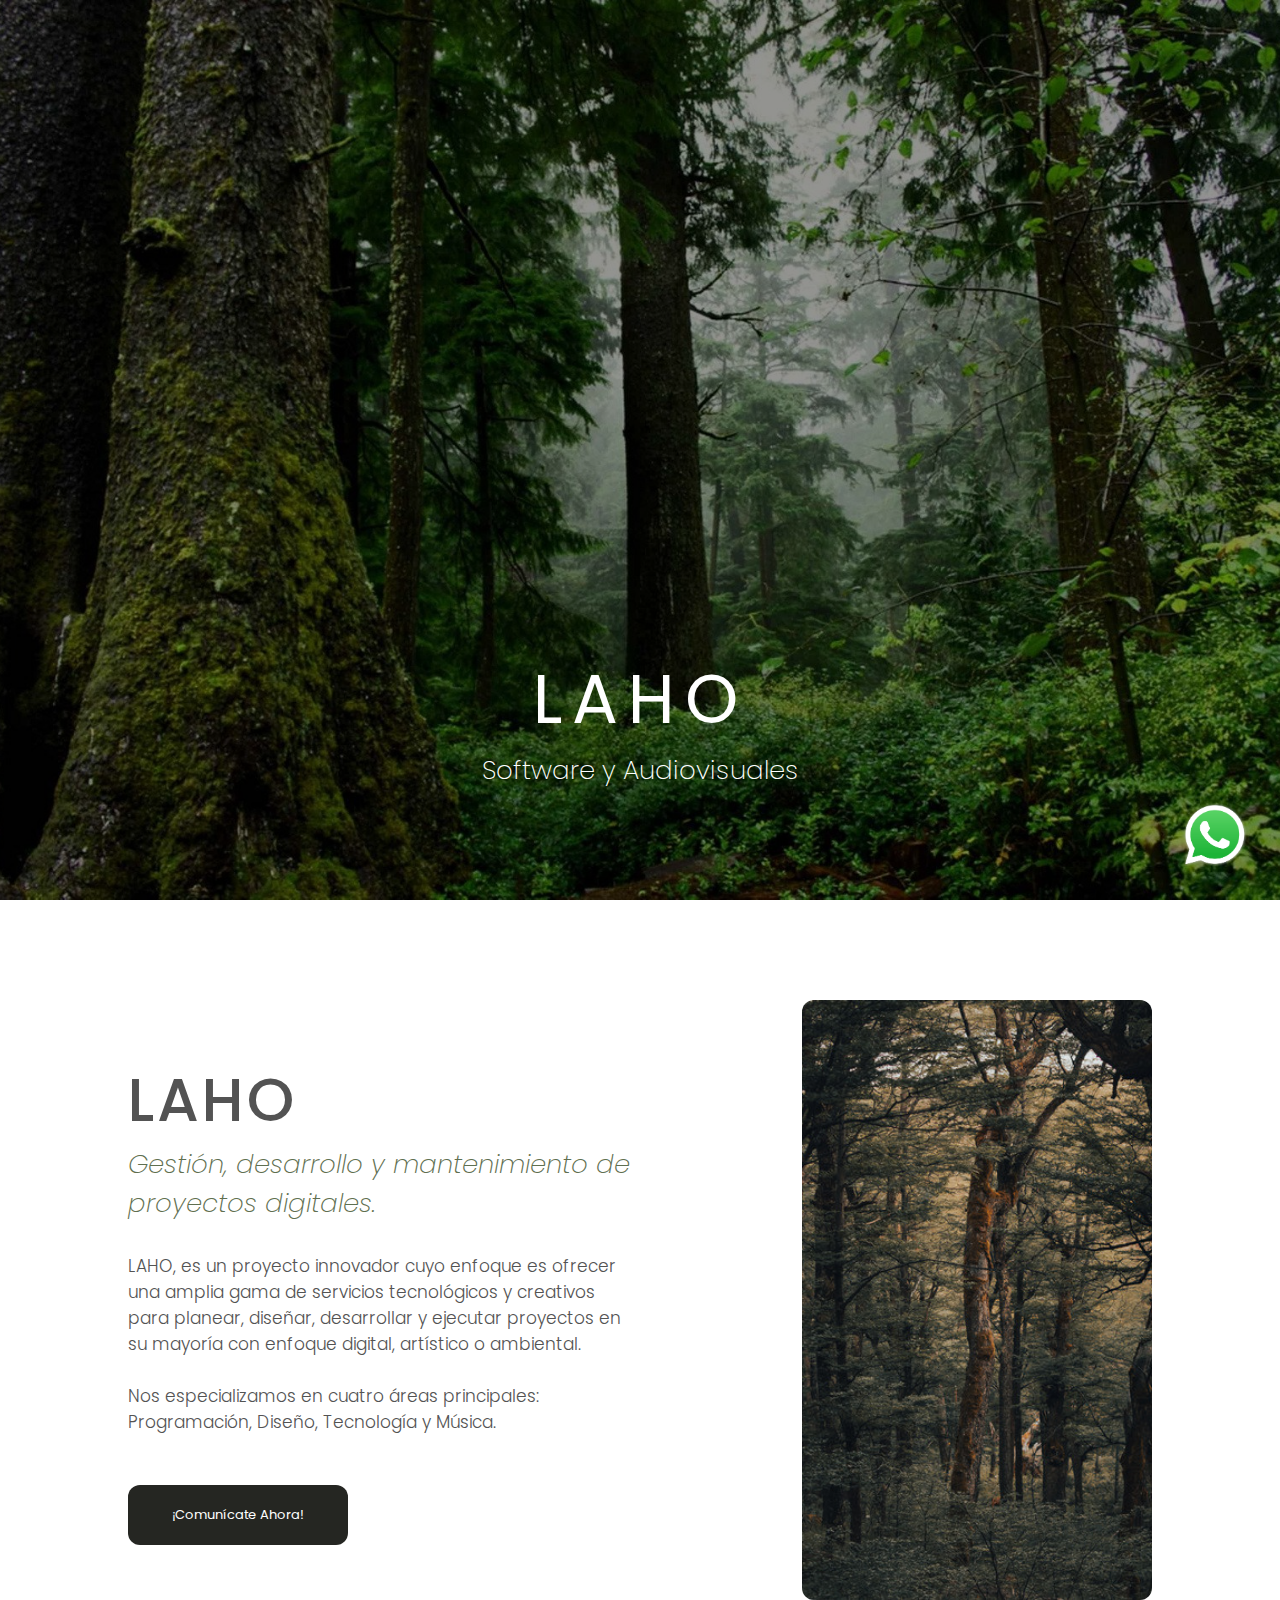
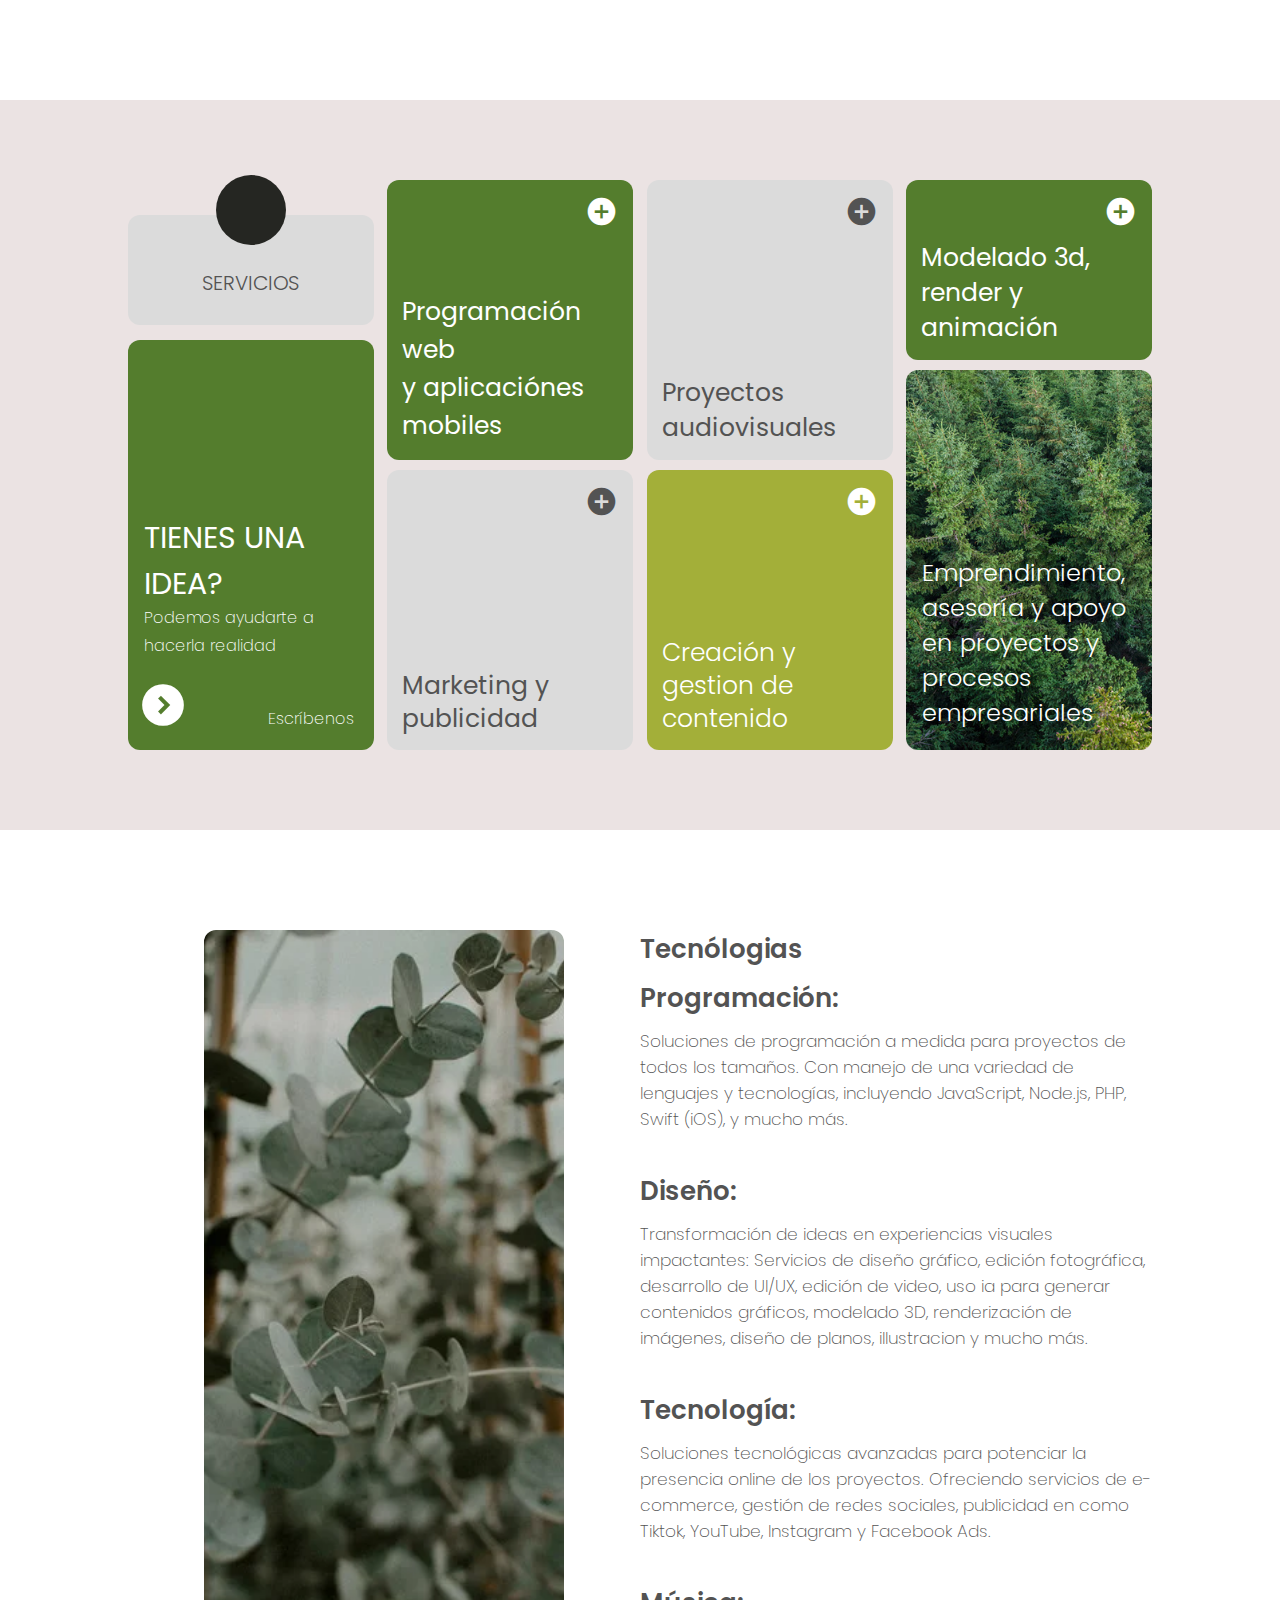
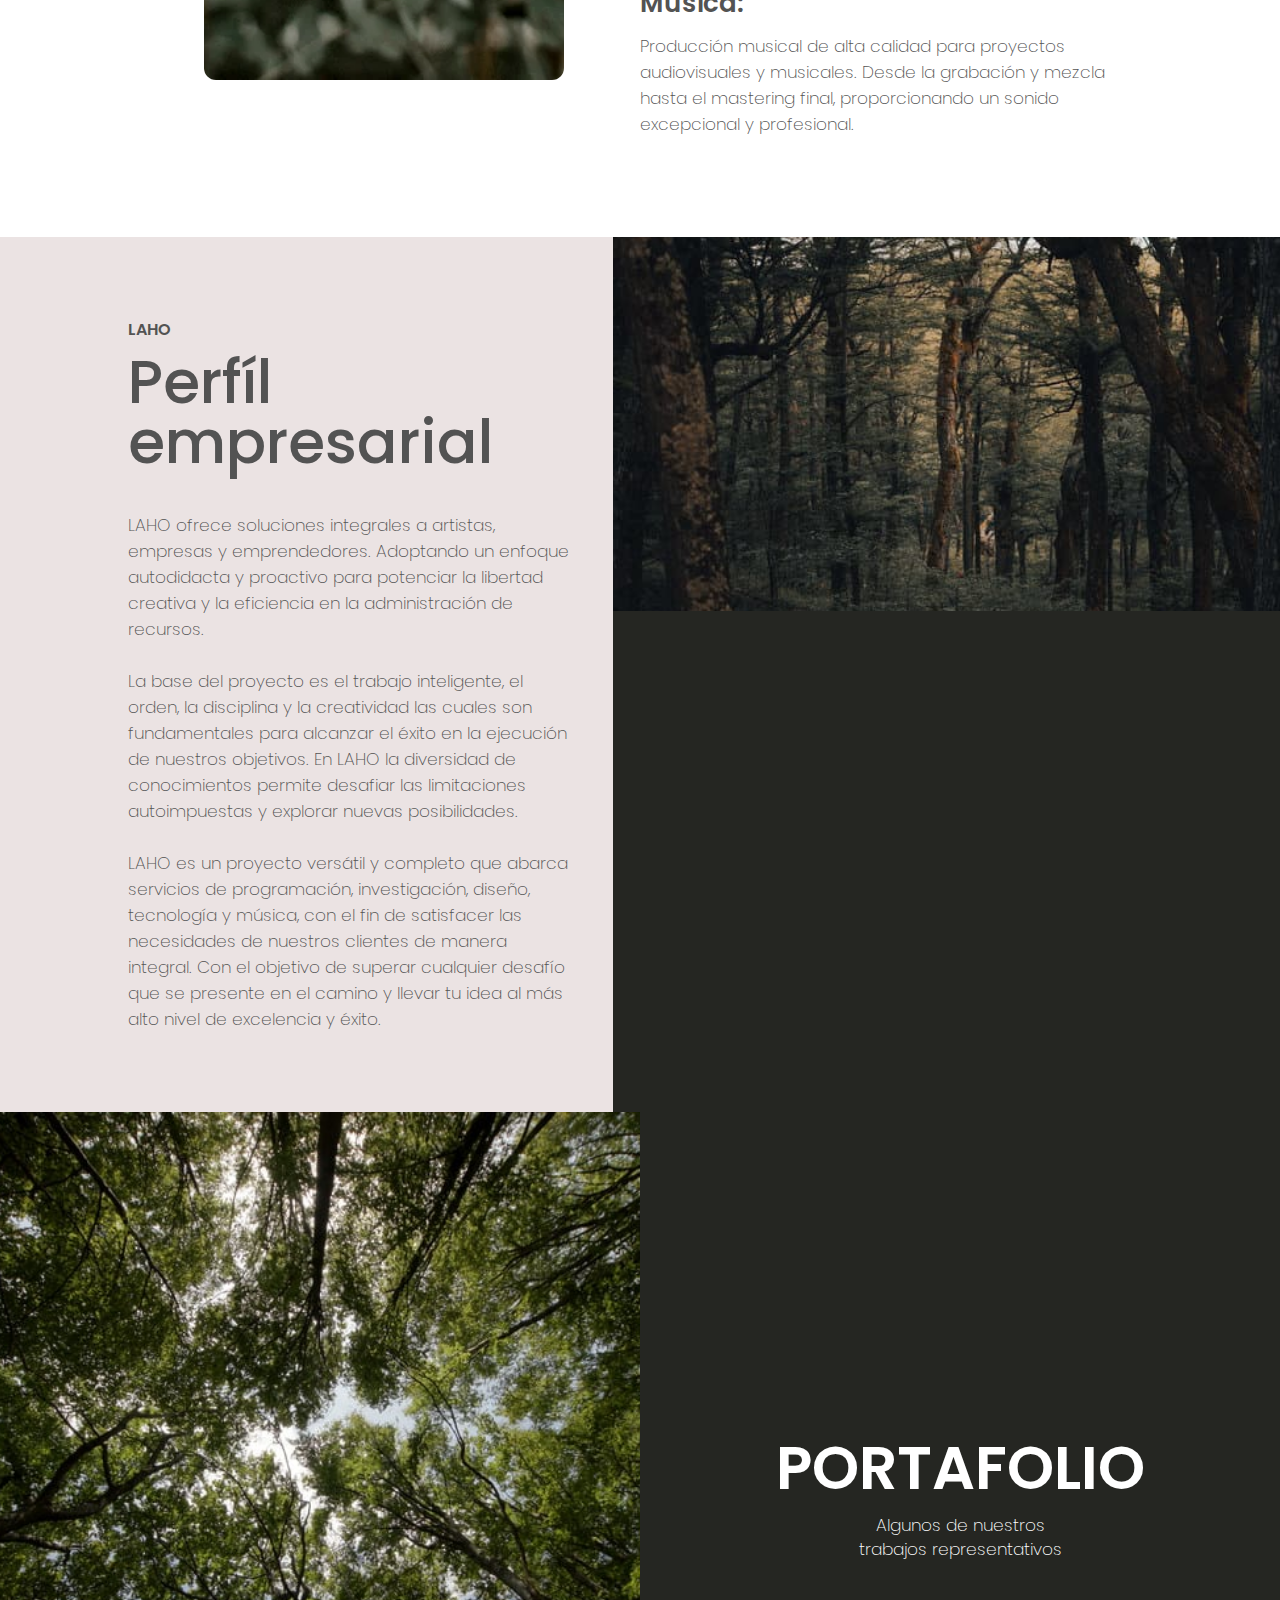
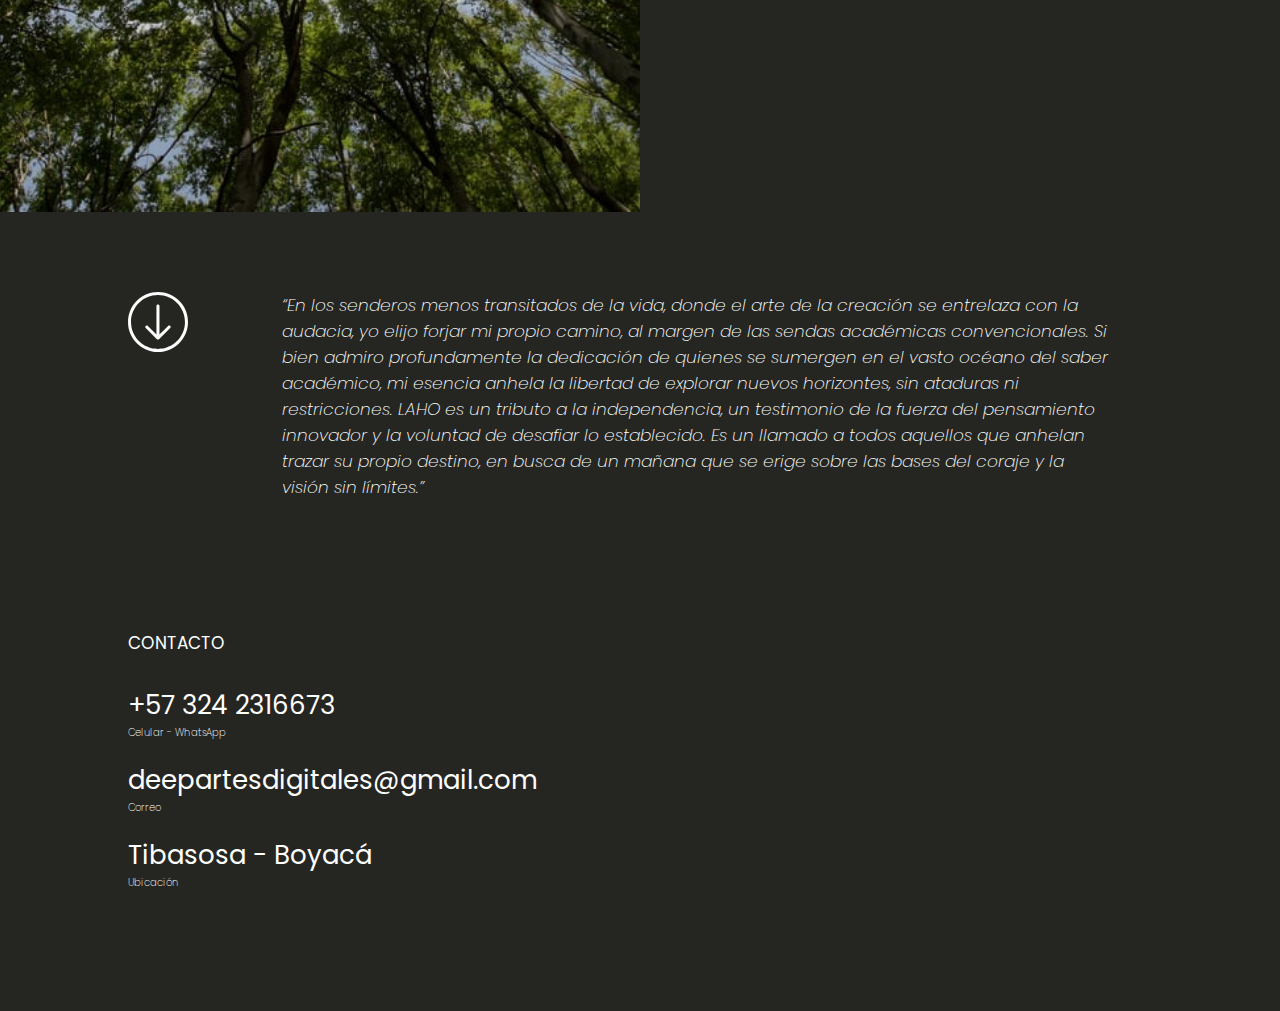
==== commit b2a47fdb: "Update index.html" ====
--- a/index.html
+++ b/index.html
@@ -37,7 +37,7 @@
             <div class="wcol df col">
                 <h1 class="fc2 ff fl fx title " style="font-weight: 500; letter-spacing: 3px;">LAHO</h1>
                 <p class="fm fc3 ff pt-0 fi">
-                    Gestioón, desarrollo y mantenimiento de proyectos digitales.
+                    Gestión, desarrollo y mantenimiento de proyectos digitales.
                 </p>
                 <p class="fs fc2 ff pt-30 pb-50" style="font-weight: 300;">
                     LAHO, es un proyecto innovador cuyo enfoque es ofrecer una amplia gama de servicios tecnológicos y
@@ -1220,4 +1220,4 @@
     </script>
 </body>
 
-</html>+</html>
